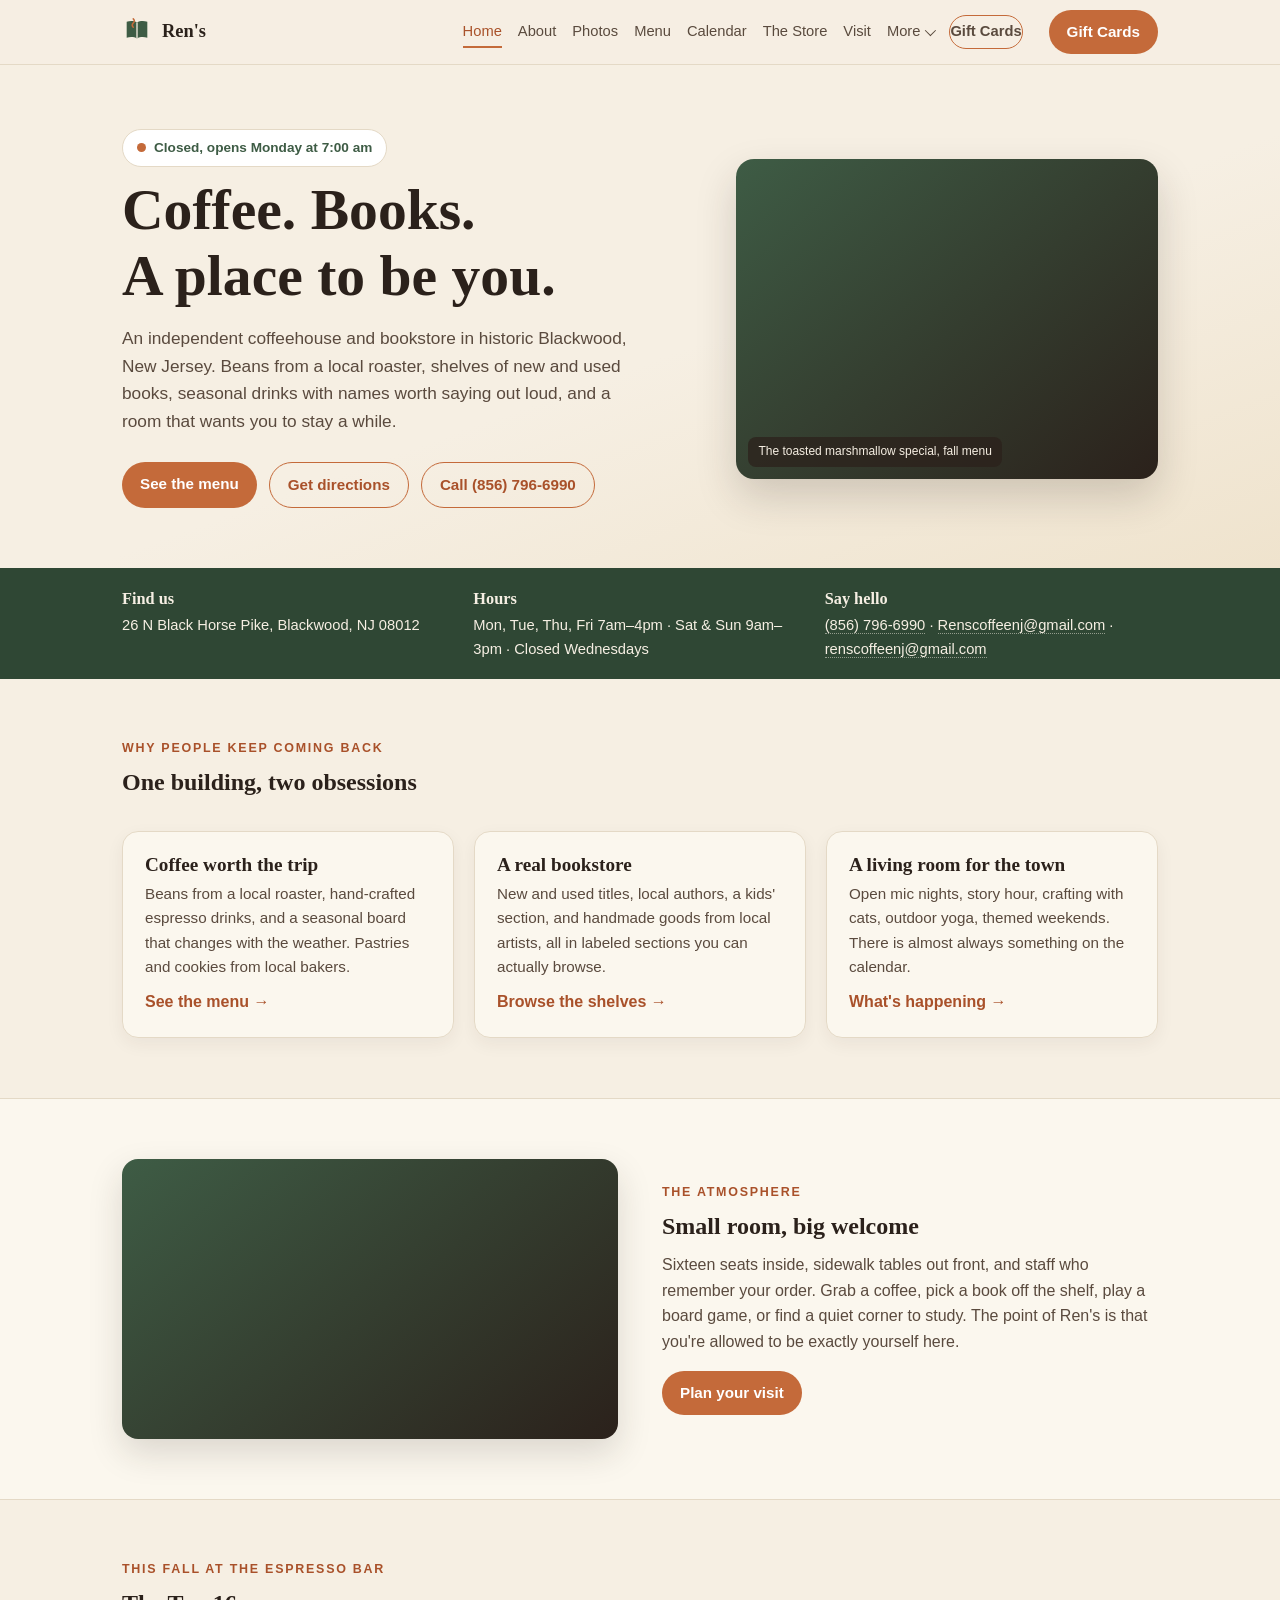
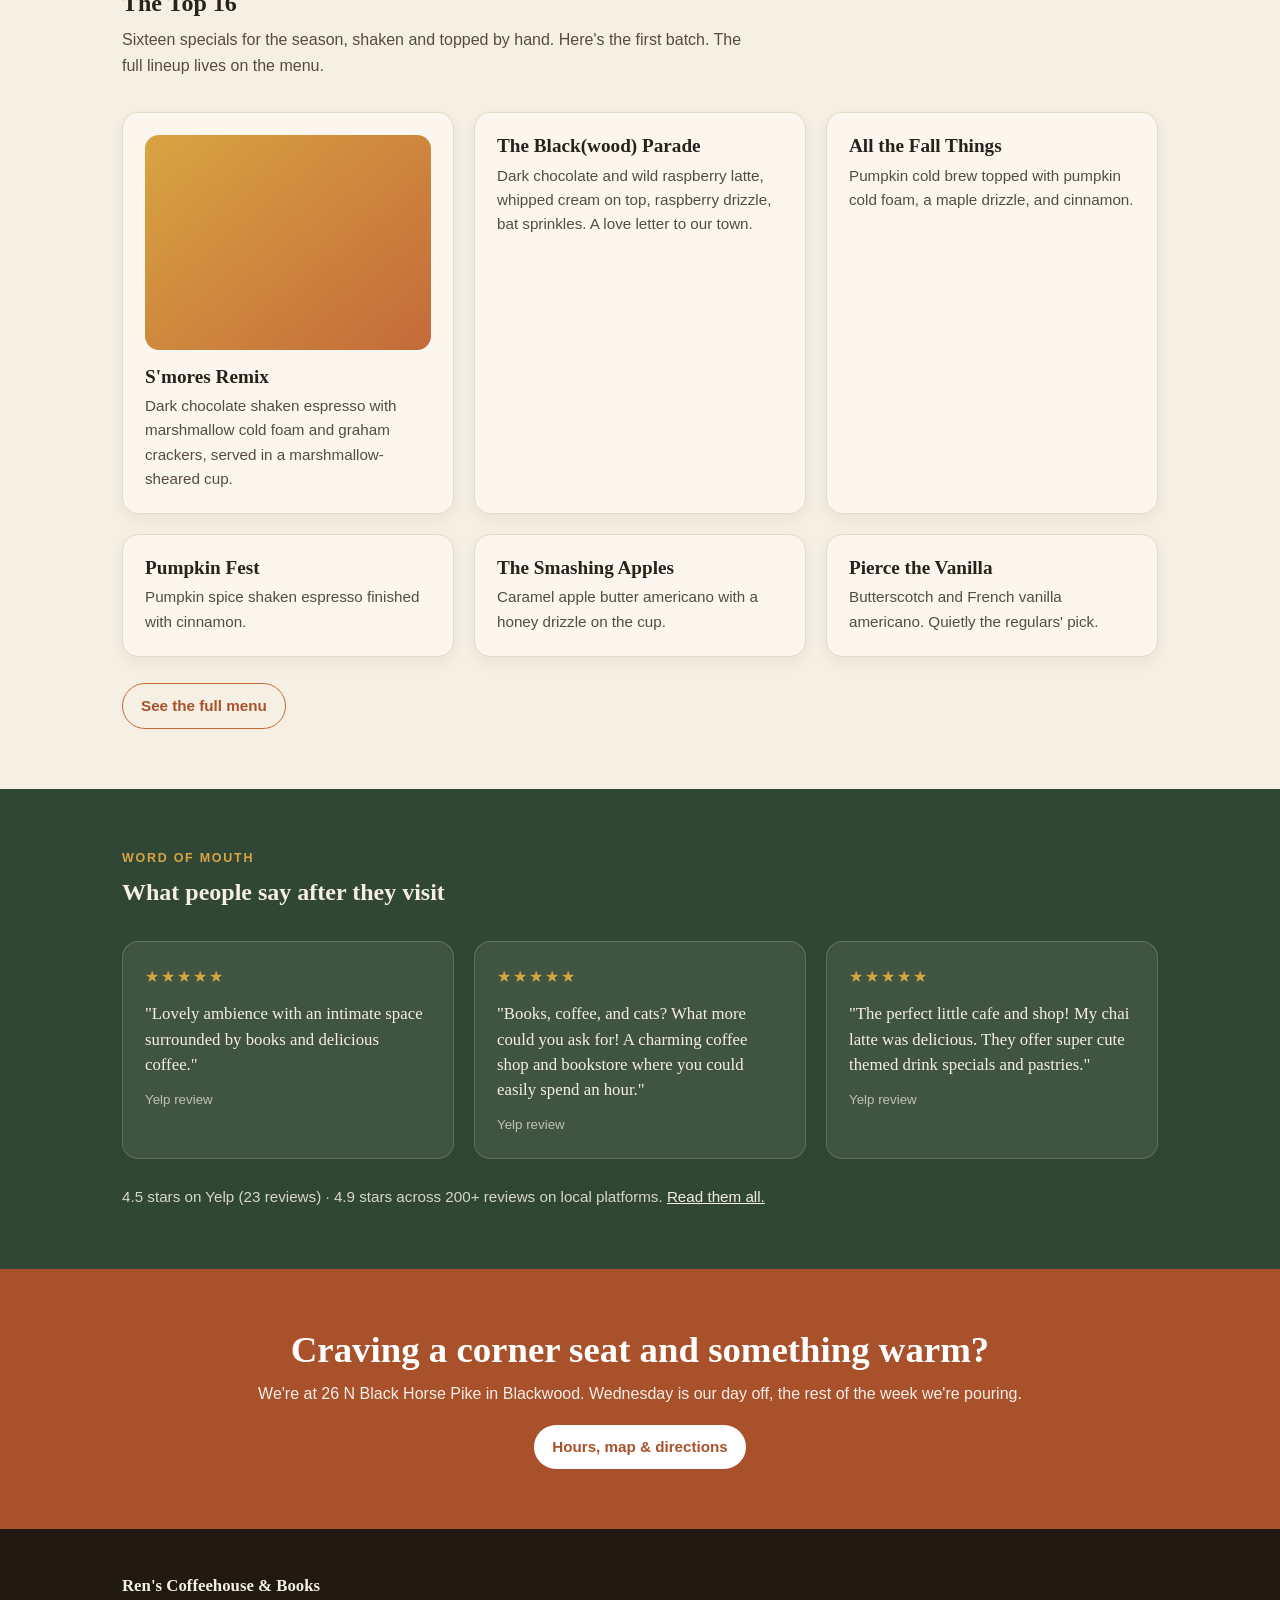
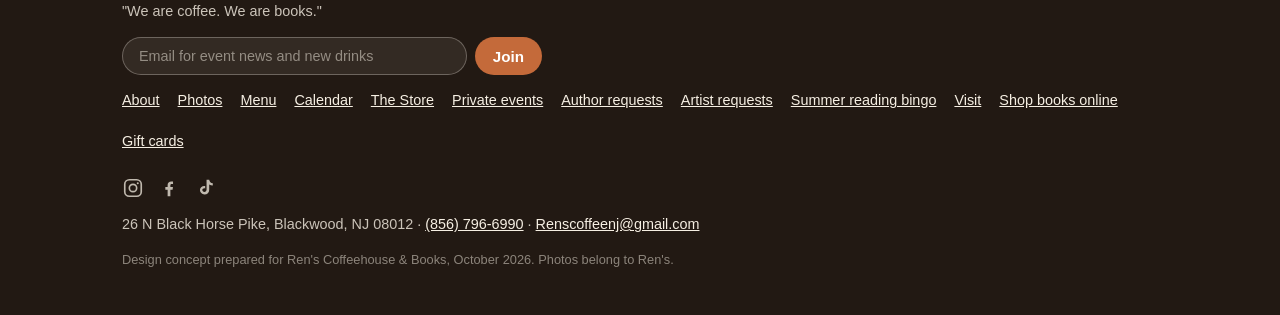
==== index.html @ 3014ae00 "Nav: one row, secondary pages under a More dropdown, gift cards as a compact outlined button" ====
<!DOCTYPE html>
<html lang="en">
<head>
<meta charset="utf-8">
<meta name="viewport" content="width=device-width, initial-scale=1">
<title>Ren's Coffeehouse &amp; Books | Coffee &amp; Books in Blackwood, NJ</title>
<meta name="description" content="Ren's Coffeehouse &amp; Books in Blackwood, NJ. Locally roasted coffee, new and used books, open mic nights, story hour, and a room that wants you to stay. Open Mon, Tue, Thu, Fri 7am-4pm, weekends 9am-3pm.">
<meta property="og:title" content="Ren's Coffeehouse &amp; Books | Coffee &amp; Books in Blackwood, NJ">
<meta property="og:description" content="Ren's Coffeehouse &amp; Books in Blackwood, NJ. Locally roasted coffee, new and used books, open mic nights, story hour, and a room that wants you to stay. Open Mon, Tue, Thu, Fri 7am-4pm, weekends 9am-3pm.">
<meta property="og:type" content="website">
<script type="application/ld+json">
{
  "@context": "https://schema.org",
  "@type": "CafeOrCoffeeShop",
  "name": "Ren's Coffeehouse & Books",
  "slogan": "We are coffee. We are books.",
  "url": "https://www.renscoffeeandbooks.com",
  "telephone": "+18567966990",
  "email": "renscoffeenj@gmail.com",
  "servesCuisine": "Coffee",
  "priceRange": "$",
  "address": {"@type": "PostalAddress","streetAddress": "26 N Black Horse Pike","addressLocality": "Blackwood","addressRegion": "NJ","postalCode": "08012","addressCountry": "US"},
  "openingHoursSpecification": [
    {"@type": "OpeningHoursSpecification", "dayOfWeek": ["Monday","Tuesday","Thursday","Friday"], "opens": "07:00", "closes": "16:00"},
    {"@type": "OpeningHoursSpecification", "dayOfWeek": ["Saturday","Sunday"], "opens": "09:00", "closes": "15:00"}
  ],
  "sameAs": ["https://www.instagram.com/renscoffeenj/","https://www.facebook.com/renscoffeehousenj","https://www.tiktok.com/@renscoffeehouseandbooks"]
}
</script>
<link rel="stylesheet" href="css/style.css">
<script src="js/main.js" defer></script>
</head>
<body>
<header>
  <div class="wrap nav">
    <a class="brand" href="index.html"><svg viewBox="0 0 32 32" fill="none" aria-hidden="true"><path d="M16 6c-3-2-7-2-11-1v17c4-1 8-1 11 1 3-2 7-2 11-1V5c-4-1-8-1-11 1z" fill="#3e5c45"/><path d="M16 6v17" stroke="#f6efe3" stroke-width="1.4"/><path d="M12 2c1.5 1.5 1.5 3 0 4.5S10.5 9.5 12 11" stroke="#c46a3a" stroke-width="1.6" stroke-linecap="round" fill="none"/></svg>
      Ren's
    </a>
<nav class="nav-links" aria-label="Main">
      <a href="index.html" aria-current="page">Home</a>
      <a href="about.html">About</a>
      <a href="photos.html">Photos</a>
      <a href="menu.html">Menu</a>
      <a href="events.html">Calendar</a>
      <a href="bookstore.html">The Store</a>
      <a href="visit.html">Visit</a>
      <div class="nav-more">
        <button class="nav-more-btn" type="button" aria-haspopup="true" aria-expanded="false">More<span class="chev" aria-hidden="true"></span></button>
        <div class="nav-drop">
          <a href="private-events.html">Private Events</a>
          <a href="author-requests.html">Author Requests</a>
          <a href="artist-requests.html">Artist Requests</a>
          <a href="reading-bingo.html">Summer Reading Bingo</a>
        </div>
      </div>
      <a class="nav-cta" href="https://squareup.com/gift/MLTY75AT0RZFC/order" target="_blank" rel="noopener">Gift Cards</a>
    </nav>
    <a class="btn" href="https://squareup.com/gift/MLTY75AT0RZFC/order" target="_blank" rel="noopener">Gift Cards</a>
    <button class="menu-btn" id="menu-btn" aria-label="Open menu" aria-expanded="false"><span></span><span></span><span></span></button>
  </div>
  <nav class="mobile-nav" id="mobile-nav" aria-label="Mobile">
    <a href="index.html">Home</a>
    <a href="about.html">About</a>
    <a href="photos.html">Photos</a>
    <a href="menu.html">Menu</a>
    <a href="events.html">Calendar</a>
    <a href="bookstore.html">The Store</a>
    <a href="visit.html">Visit</a>
    <a href="private-events.html">Private Events</a>
    <a href="author-requests.html">Author Requests</a>
    <a href="artist-requests.html">Artist Requests</a>
    <a href="reading-bingo.html">Summer Reading Bingo</a>
    <a href="https://squareup.com/gift/MLTY75AT0RZFC/order" target="_blank" rel="noopener">Gift Cards</a>
  </nav>
</header>
<main>
<section class="hero">
  <div class="wrap hero-grid">
    <div>
      <span class="chip"><span class="dot" id="open-dot"></span><span id="open-text">Checking hours&hellip;</span></span>
      <h1>Coffee. Books.<br>A place to be you.</h1>
      <p>An independent coffeehouse and bookstore in historic Blackwood, New Jersey. Beans from a local roaster, shelves of new and used books, seasonal drinks with names worth saying out loud, and a room that wants you to stay a while.</p>
      <div class="hero-cta">
        <a class="btn" href="menu.html">See the menu</a>
        <a class="btn ghost" href="https://www.google.com/maps/dir/?api=1&amp;destination=26+N+Black+Horse+Pike%2C+Blackwood%2C+NJ+08012" target="_blank" rel="noopener">Get directions</a>
        <a class="btn ghost" href="tel:+18567966990">Call (856) 796-6990</a>
      </div>
    </div>
    <div class="hero-photo">
      <img src="https://static.wixstatic.com/media/a8cb74_a339501c9ad04ab1be9c39c089c26df3~mv2.jpeg/v1/fit/w_800,h_1000,q_85,enc_avif/rens-toasted-marshmallow.jpeg" alt="A Ren's signature drink topped with whipped cream and a toasted marshmallow, surrounded by pumpkins" onerror="this.remove()">
      <span class="photo-note">The toasted marshmallow special, fall menu</span>
    </div>
  </div>
</section>

<div class="strip">
  <div class="wrap">
    <div><b>Find us</b>26 N Black Horse Pike, Blackwood, NJ 08012</div>
    <div><b>Hours</b>Mon, Tue, Thu, Fri 7am&ndash;4pm &middot; Sat &amp; Sun 9am&ndash;3pm &middot; Closed Wednesdays</div>
    <div><b>Say hello</b><a href="tel:+18567966990">(856) 796-6990</a> &middot; <a href="mailto:renscoffeenj@gmail.com">Renscoffeenj@gmail.com</a> &middot; <a href="mailto:renscoffeenj@gmail.com">renscoffeenj@gmail.com</a></div>
  </div>
</div>

<section>
  <div class="wrap">
    <p class="kicker" data-reveal>Why people keep coming back</p>
    <h2 data-reveal style="--d:60ms">One building, two obsessions</h2>
    <div class="grid-3">
      <article class="card" data-reveal style="--d:0ms"><h3>Coffee worth the trip</h3><p>Beans from a local roaster, hand-crafted espresso drinks, and a seasonal board that changes with the weather. Pastries and cookies from local bakers.</p><a class="more" href="menu.html">See the menu &rarr;</a></article>
      <article class="card" data-reveal style="--d:90ms"><h3>A real bookstore</h3><p>New and used titles, local authors, a kids' section, and handmade goods from local artists, all in labeled sections you can actually browse.</p><a class="more" href="bookstore.html">Browse the shelves &rarr;</a></article>
      <article class="card" data-reveal style="--d:180ms"><h3>A living room for the town</h3><p>Open mic nights, story hour, crafting with cats, outdoor yoga, themed weekends. There is almost always something on the calendar.</p><a class="more" href="events.html">What's happening &rarr;</a></article>
    </div>
  </div>
</section>

<section class="alt">
  <div class="wrap split">
    <div class="photo-box" data-reveal><img loading="lazy" src="https://static.wixstatic.com/media/a8cb74_86eaabf9821b4ca59f82b5798f1490a4~mv2.jpg/v1/fit/w_800,h_600,q_85,enc_avif/rens-barista.jpg" alt="A barista smiling behind the counter at Ren's, sunflowers beside her" onerror="this.remove()"></div>
    <div data-reveal style="--d:90ms">
      <p class="kicker">The atmosphere</p>
      <h2>Small room, big welcome</h2>
      <p style="margin-top:12px;color:var(--ink-soft)">Sixteen seats inside, sidewalk tables out front, and staff who remember your order. Grab a coffee, pick a book off the shelf, play a board game, or find a quiet corner to study. The point of Ren's is that you're allowed to be exactly yourself here.</p>
      <p style="margin-top:16px"><a class="btn" href="visit.html">Plan your visit</a></p>
    </div>
  </div>
</section>

<section>
  <div class="wrap">
    <p class="kicker" data-reveal>This fall at the espresso bar</p>
    <h2 data-reveal style="--d:60ms">The Top 16</h2>
    <p class="lead-2" data-reveal style="--d:120ms;margin-top:10px">Sixteen specials for the season, shaken and topped by hand. Here's the first batch. The full lineup lives on the menu.</p>
    <div class="grid-3">
      <article class="card" data-reveal style="--d:0ms"><div class="drink-photo"><img loading="lazy" src="https://static.wixstatic.com/media/a8cb74_53c258db1caf4ec689b80a9e9e07f2ac~mv2.jpg/v1/fit/w_700,h_525,q_85,enc_avif/rens-smores.jpg" alt="A whipped cream drink surrounded by pumpkins, marshmallows and graham crackers" onerror="this.remove()"></div><h3>S'mores Remix</h3><p>Dark chocolate shaken espresso with marshmallow cold foam and graham crackers, served in a marshmallow-sheared cup.</p></article>
      <article class="card" data-reveal style="--d:70ms"><h3>The Black(wood) Parade</h3><p>Dark chocolate and wild raspberry latte, whipped cream on top, raspberry drizzle, bat sprinkles. A love letter to our town.</p></article>
      <article class="card" data-reveal style="--d:140ms"><h3>All the Fall Things</h3><p>Pumpkin cold brew topped with pumpkin cold foam, a maple drizzle, and cinnamon.</p></article>
      <article class="card" data-reveal style="--d:0ms"><h3>Pumpkin Fest</h3><p>Pumpkin spice shaken espresso finished with cinnamon.</p></article>
      <article class="card" data-reveal style="--d:70ms"><h3>The Smashing Apples</h3><p>Caramel apple butter americano with a honey drizzle on the cup.</p></article>
      <article class="card" data-reveal style="--d:140ms"><h3>Pierce the Vanilla</h3><p>Butterscotch and French vanilla americano. Quietly the regulars' pick.</p></article>
    </div>
    <p style="margin-top:26px" data-reveal><a class="btn ghost" href="menu.html">See the full menu</a></p>
  </div>
</section>

<section class="reviews">
  <div class="wrap">
    <p class="kicker" data-reveal>Word of mouth</p>
    <h2 data-reveal style="--d:60ms">What people say after they visit</h2>
    <div class="grid-3">
      <div class="quote" data-reveal style="--d:0ms"><span class="stars">&#9733;&#9733;&#9733;&#9733;&#9733;</span><p>"Lovely ambience with an intimate space surrounded by books and delicious coffee."</p><small>Yelp review</small></div>
      <div class="quote" data-reveal style="--d:90ms"><span class="stars">&#9733;&#9733;&#9733;&#9733;&#9733;</span><p>"Books, coffee, and cats? What more could you ask for! A charming coffee shop and bookstore where you could easily spend an hour."</p><small>Yelp review</small></div>
      <div class="quote" data-reveal style="--d:180ms"><span class="stars">&#9733;&#9733;&#9733;&#9733;&#9733;</span><p>"The perfect little cafe and shop! My chai latte was delicious. They offer super cute themed drink specials and pastries."</p><small>Yelp review</small></div>
    </div>
    <p class="rating-line" data-reveal>4.5 stars on Yelp (23 reviews) &middot; 4.9 stars across 200+ reviews on local platforms. <a href="https://www.yelp.com/biz/ren-s-coffeehouse-and-books-blackwood-3" target="_blank" rel="noopener">Read them all.</a></p>
  </div>
</section>

<section class="cta-band">
  <div class="wrap">
    <h2 data-reveal>Craving a corner seat and something warm?</h2>
    <p data-reveal style="--d:80ms;opacity:.9">We're at 26 N Black Horse Pike in Blackwood. Wednesday is our day off, the rest of the week we're pouring.</p>
    <p style="margin-top:18px" data-reveal><a class="btn" href="visit.html">Hours, map &amp; directions</a></p>
  </div>
</section>
</main>
<footer>
  <div class="wrap">
    <div><strong style="font-family:var(--serif);font-size:1.05rem;color:#f6efe3">Ren's Coffeehouse &amp; Books</strong><br>"We are coffee. We are books."</div>
    <form class="newsletter" onsubmit="event.preventDefault();this.querySelector('input').value='';alert('Thanks! In the live site this joins the mailing list.');">
      <input type="email" placeholder="Email for event news and new drinks" aria-label="Email for mailing list">
      <button class="btn" type="submit">Join</button>
    </form>
    <div class="f-links">
      <a href="about.html">About</a><a href="photos.html">Photos</a><a href="menu.html">Menu</a><a href="events.html">Calendar</a><a href="bookstore.html">The Store</a><a href="private-events.html">Private events</a><a href="author-requests.html">Author requests</a><a href="artist-requests.html">Artist requests</a><a href="reading-bingo.html">Summer reading bingo</a><a href="visit.html">Visit</a>
      <a href="https://bookshop.org/shop/renscoffeeandbooks" target="_blank" rel="noopener">Shop books online</a>
      <a href="https://squareup.com/gift/MLTY75AT0RZFC/order" target="_blank" rel="noopener">Gift cards</a>
    </div>
    <div class="socials" aria-label="Ren's on social media">
      <a href="https://www.instagram.com/renscoffeenj/" target="_blank" rel="noopener" aria-label="Ren's on Instagram"><svg viewBox="0 0 24 24" fill="none" stroke="currentColor" stroke-width="1.8" aria-hidden="true"><rect x="3" y="3" width="18" height="18" rx="5"/><circle cx="12" cy="12" r="4"/><circle cx="17.2" cy="6.8" r="1.1" fill="currentColor" stroke="none"/></svg></a>
      <a href="https://www.facebook.com/renscoffeehousenj" target="_blank" rel="noopener" aria-label="Ren's on Facebook"><svg viewBox="0 0 24 24" fill="currentColor" aria-hidden="true"><path d="M13.5 21v-7h2.4l.4-3h-2.8V9.1c0-.9.3-1.5 1.6-1.5h1.3V4.9c-.2 0-1-.1-1.9-.1-2.4 0-4 1.4-4 4V11H8v3h2.5v7h3z"/></svg></a>
      <a href="https://www.tiktok.com/@renscoffeehouseandbooks" target="_blank" rel="noopener" aria-label="Ren's on TikTok"><svg viewBox="0 0 24 24" fill="currentColor" aria-hidden="true"><path d="M16.6 3c.3 2.1 1.7 3.6 3.9 3.8v2.6c-1.5 0-2.8-.4-3.9-1.2v5.6c0 3.2-2.2 5.2-5.2 5.2-2.8 0-4.9-2-4.9-4.7 0-2.6 2-4.6 4.8-4.6.3 0 .6 0 .9.1v2.7c-.3-.1-.6-.2-.9-.2-1.3 0-2.2.9-2.2 2s.9 2 2.2 2c1.4 0 2.4-1 2.4-2.6V3h2.9z"/></svg></a>
    </div>
    <div>26 N Black Horse Pike, Blackwood, NJ 08012 &middot; <a href="tel:+18567966990">(856) 796-6990</a> &middot; <a href="mailto:renscoffeenj@gmail.com">Renscoffeenj@gmail.com</a></div>
    <div style="font-size:.8rem;color:rgba(246,239,227,.5)">Design concept prepared for Ren's Coffeehouse &amp; Books, October 2026. Photos belong to Ren's.</div>
  </div>
</footer>
</body>
</html>
---- css/style.css ----
:root{
  --paper:#f6efe3; --cream:#fbf7ee; --ink:#2b211b; --ink-soft:#5a4a3e;
  --moss:#3e5c45; --moss-deep:#2f4734; --terra:#c46a3a; --terra-deep:#a9512a;
  --gold:#d9a441; --line:#e4d9c6;
  --serif: Georgia, "Iowan Old Style", "Times New Roman", serif;
  --sans: "Segoe UI", -apple-system, BlinkMacSystemFont, Roboto, Helvetica, Arial, sans-serif;
}
*{margin:0;padding:0;box-sizing:border-box}
html{scroll-behavior:smooth}
body{
  font-family:var(--sans);color:var(--ink);background:var(--paper);line-height:1.6;
  -webkit-font-smoothing:antialiased;
  animation:pageIn .5s ease both;
  transform-origin:left center;
}
@keyframes pageIn{
  from{opacity:0;transform:perspective(1400px) rotateY(2.5deg) translateX(18px)}
  to{opacity:1;transform:none}
}
body.page-leave{animation:pageOut .26s ease both;pointer-events:none}
@keyframes pageOut{
  from{opacity:1;transform:none}
  to{opacity:0;transform:perspective(1400px) rotateY(-3.5deg) translateX(-22px)}
}
img{max-width:100%;display:block}
a{color:var(--terra-deep)}
h1,h2,h3{font-family:var(--serif);line-height:1.15}
.wrap{max-width:1080px;margin:0 auto;padding:0 22px}
section{padding:60px 0}
.kicker{font-size:.78rem;letter-spacing:.14em;text-transform:uppercase;font-weight:700;color:var(--terra-deep);margin-bottom:10px}
.lead-2{color:var(--ink-soft);max-width:640px}

/* page head banner */
.page-head{padding:56px 0 8px;background:linear-gradient(160deg,#f6efe3 60%,#efe3cd)}
.page-head h1{font-size:clamp(2rem,4.4vw,3rem);margin:8px 0 12px}

/* header */
header{position:sticky;top:0;z-index:50;background:rgba(246,239,227,.94);backdrop-filter:blur(8px);border-bottom:1px solid var(--line)}
.nav{display:flex;align-items:center;gap:26px;height:64px}
.brand{display:flex;align-items:center;gap:10px;font-family:var(--serif);font-weight:700;font-size:1.15rem;color:var(--ink);text-decoration:none}
.brand svg{width:30px;height:30px;flex:none}
.nav-links{display:flex;gap:16px;margin-left:auto;font-size:.92rem;align-items:center;flex-wrap:nowrap}
.nav-links a{color:var(--ink-soft);text-decoration:none;position:relative;padding:4px 0}
.nav-links a::after{content:"";position:absolute;left:0;bottom:0;height:2px;width:0;background:var(--terra);transition:width .25s ease}
.nav-links a:hover::after,.nav-links a.active::after{width:100%}
.nav-links a.active{color:var(--terra-deep)}
.btn{display:inline-block;background:var(--terra);color:#fff;text-decoration:none;font-weight:600;font-size:.95rem;padding:10px 18px;border-radius:999px;border:0;cursor:pointer;transition:transform .18s ease,background .18s ease,box-shadow .18s ease}
.btn:hover{background:var(--terra-deep);transform:translateY(-2px);box-shadow:0 8px 18px rgba(169,81,42,.28)}
.btn.ghost{background:transparent;color:var(--terra-deep);border:1.5px solid var(--terra)}
.btn.ghost:hover{background:rgba(196,106,58,.1)}
.menu-btn{display:none;margin-left:auto;background:none;border:1.5px solid var(--line);border-radius:10px;padding:8px 10px;cursor:pointer}
.menu-btn span{display:block;width:20px;height:2px;background:var(--ink);margin:4px 0;transition:transform .2s}
/* nav dropdown + compact gift card button */
.nav-more{position:relative}
.nav-more::after{content:"";position:absolute;left:0;right:0;top:100%;height:12px}
.nav-more-btn{display:inline-flex;align-items:center;gap:5px;background:none;border:0;font:inherit;color:var(--ink-soft);cursor:pointer;padding:4px 0;position:relative}
.nav-more-btn::after{content:"";position:absolute;left:0;bottom:0;height:2px;width:0;background:var(--terra);transition:width .25s ease}
.nav-more:hover .nav-more-btn::after,.nav-more.active .nav-more-btn::after{width:100%}
.nav-more-btn .chev{width:8px;height:8px;border-right:1.6px solid currentColor;border-bottom:1.6px solid currentColor;transform:rotate(45deg) translateY(-2px);transition:transform .2s ease}
.nav-more.open .chev{transform:rotate(-135deg) translateY(-1px)}
.nav-drop{position:absolute;top:calc(100% + 8px);right:-8px;min-width:212px;background:var(--paper);border:1px solid var(--line);border-radius:14px;box-shadow:0 14px 34px rgba(43,29,20,.16);padding:8px 0;opacity:0;visibility:hidden;transform:translateY(-6px);transition:opacity .18s ease,transform .18s ease,visibility .18s;z-index:70}
.nav-more:hover .nav-drop,.nav-more.open .nav-drop,.nav-more:focus-within .nav-drop{opacity:1;visibility:visible;transform:none}
.nav-drop a{display:block;padding:9px 16px;color:var(--ink-soft);text-decoration:none;white-space:nowrap;border-radius:8px;margin:0 6px;width:auto}
.nav-drop a:hover{background:var(--cream);color:var(--terra-deep)}
.nav-drop a.active{color:var(--terra-deep)}
.nav-cta{border:1.5px solid var(--terra);color:var(--terra-deep);border-radius:999px;padding:7px 15px;font-weight:600;text-decoration:none;white-space:nowrap;transition:background .2s ease,color .2s ease}
.nav-cta:hover{background:var(--terra);color:#fff}

.mobile-nav{display:none;flex-direction:column;gap:4px;padding:8px 22px 16px;border-top:1px solid var(--line);background:var(--paper)}
.mobile-nav a{padding:9px 4px;color:var(--ink-soft);text-decoration:none;border-bottom:1px dashed var(--line)}
.mobile-nav.open{display:flex}
@media(max-width:860px){
  .nav-links{display:none}
  .menu-btn{display:block}
  .nav{gap:12px}
}

/* reveal on scroll */
html.js [data-reveal]{opacity:0;transform:translateY(20px);transition:opacity .6s ease,transform .6s ease;transition-delay:var(--d,0ms)}
html.js [data-reveal].revealed{opacity:1;transform:none}

/* hero */
.hero{background:linear-gradient(160deg,#f6efe3 55%,#efe3cd);padding:64px 0 60px}
.hero-grid{display:grid;grid-template-columns:1.15fr .85fr;gap:44px;align-items:center}
.hero h1{font-size:clamp(2.3rem,5.2vw,3.6rem);margin:10px 0 16px}
.hero p{color:var(--ink-soft);font-size:1.08rem;max-width:520px}
.hero-cta{display:flex;flex-wrap:wrap;gap:12px;margin-top:26px}
.chip{display:inline-flex;align-items:center;gap:8px;background:#fff;border:1px solid var(--line);border-radius:999px;padding:7px 14px;font-size:.85rem;font-weight:600;color:var(--moss)}
.dot{width:9px;height:9px;border-radius:50%;background:var(--moss);animation:pulse 2.2s ease infinite}
.dot.closed{background:var(--terra);animation:none}
@keyframes pulse{0%,100%{box-shadow:0 0 0 0 rgba(62,92,69,.35)}50%{box-shadow:0 0 0 6px rgba(62,92,69,0)}}
.hero-photo{position:relative;border-radius:18px;overflow:hidden;box-shadow:0 18px 40px rgba(43,33,27,.18);background:linear-gradient(140deg,#3e5c45,#2b211b);min-height:320px}
.hero-photo img{width:100%;height:100%;object-fit:cover;position:absolute;inset:0}
.photo-note{position:absolute;bottom:12px;left:12px;background:rgba(43,33,27,.72);color:#f6efe3;font-size:.75rem;padding:5px 10px;border-radius:8px}
@media(max-width:860px){.hero-grid{grid-template-columns:1fr}.hero-photo{min-height:260px}}

/* info strip */
.strip{background:var(--moss-deep);color:#f6efe3}
.strip .wrap{display:grid;grid-template-columns:repeat(3,1fr);gap:18px;padding-top:18px;padding-bottom:18px;font-size:.92rem}
.strip a{color:#f6efe3;text-decoration:none;border-bottom:1px dotted rgba(246,239,227,.5)}
.strip b{display:block;font-family:var(--serif);font-size:1.02rem;margin-bottom:2px}
@media(max-width:760px){.strip .wrap{grid-template-columns:1fr;gap:10px}}

/* cards */
.grid-3{display:grid;grid-template-columns:repeat(3,1fr);gap:20px;margin-top:34px}
.card{background:var(--cream);border:1px solid var(--line);border-radius:16px;padding:22px;box-shadow:0 6px 18px rgba(43,33,27,.06);transition:transform .25s ease,box-shadow .25s ease}
.card:hover{transform:translateY(-6px);box-shadow:0 16px 32px rgba(43,33,27,.12)}
.card h3{font-size:1.2rem;margin-bottom:6px}
.card p{color:var(--ink-soft);font-size:.95rem}
.card a.more{display:inline-block;margin-top:10px;font-weight:600;text-decoration:none}
.card a.more:hover{text-decoration:underline}
.drink-photo{border-radius:14px;overflow:hidden;margin-bottom:16px;aspect-ratio:4/3;background:linear-gradient(140deg,#d9a441,#c46a3a);position:relative}
.drink-photo img{position:absolute;inset:0;width:100%;height:100%;object-fit:cover;transition:transform .5s ease}
.card:hover .drink-photo img{transform:scale(1.06)}
@media(max-width:860px){.grid-3{grid-template-columns:1fr 1fr}}
@media(max-width:560px){.grid-3{grid-template-columns:1fr}}

/* split */
.split{display:grid;grid-template-columns:1fr 1fr;gap:44px;align-items:center}
.split .photo-box{border-radius:16px;overflow:hidden;box-shadow:0 14px 34px rgba(43,33,27,.15);background:linear-gradient(140deg,#3e5c45,#2b211b);position:relative;min-height:280px}
.split .photo-box img{position:absolute;inset:0;width:100%;height:100%;object-fit:cover}
@media(max-width:860px){.split{grid-template-columns:1fr}}

/* menu */
.menu-wrap{display:grid;grid-template-columns:1.25fr .75fr;gap:40px;margin-top:34px;align-items:start}
table.menu{width:100%;border-collapse:collapse;background:var(--cream);border-radius:16px;overflow:hidden;box-shadow:0 6px 18px rgba(43,33,27,.06)}
table.menu caption{text-align:left;font-family:var(--serif);font-size:1.25rem;padding:0 0 12px;font-weight:700}
table.menu th,table.menu td{padding:11px 16px;border-bottom:1px solid var(--line);font-size:.95rem;text-align:left}
table.menu th{background:var(--moss-deep);color:#f6efe3;font-size:.8rem;letter-spacing:.08em;text-transform:uppercase}
table.menu td:last-child,table.menu th:last-child{text-align:right;font-variant-numeric:tabular-nums}
table.menu tr:last-child td{border-bottom:0}
.menu-side .card{margin-bottom:16px}
@media(max-width:860px){.menu-wrap{grid-template-columns:1fr}}

/* bookstore */
.alt{background:var(--cream);border-top:1px solid var(--line);border-bottom:1px solid var(--line)}
.shelf{display:flex;gap:6px;align-items:flex-end;height:210px;background:linear-gradient(#8a6a4b,#6e5238);border-radius:14px 14px 6px 6px;padding:16px 14px 0;box-shadow:inset 0 -8px 0 rgba(0,0,0,.18)}
.spine{width:26px;border-radius:3px 3px 0 0;position:relative;transition:transform .25s ease}
.shelf:hover .spine{transform:translateY(-3px)}
.shelf .spine:hover{transform:translateY(-8px) rotate(-2deg)}
.spine span{position:absolute;inset:0;display:flex;align-items:center;justify-content:center;writing-mode:vertical-rl;font-size:.6rem;letter-spacing:.06em;color:rgba(255,255,255,.85);font-weight:600;text-transform:uppercase}
.tag{display:inline-block;background:rgba(62,92,69,.12);color:var(--moss-deep);font-size:.78rem;font-weight:700;padding:4px 10px;border-radius:999px;margin:0 6px 8px 0}

/* events */
.ev-list{display:grid;gap:14px;margin-top:34px}
.ev{display:flex;gap:18px;align-items:flex-start;background:var(--cream);border:1px solid var(--line);border-radius:14px;padding:18px 20px;transition:transform .22s ease,box-shadow .22s ease,border-color .22s ease}
.ev:hover{transform:translateX(6px);border-color:var(--terra);box-shadow:0 10px 24px rgba(43,33,27,.1)}
.ev-icon{flex:none;width:46px;height:46px;border-radius:12px;display:flex;align-items:center;justify-content:center;background:rgba(196,106,58,.12);font-family:var(--serif);font-size:1.25rem;color:var(--terra-deep)}
.ev h3{font-size:1.08rem}
.ev p{color:var(--ink-soft);font-size:.93rem}

/* reviews */
.reviews{background:var(--moss-deep);color:#f6efe3}
.reviews .kicker{color:var(--gold)}
.quote{background:rgba(246,239,227,.08);border:1px solid rgba(246,239,227,.18);border-radius:16px;padding:22px;display:flex;flex-direction:column;gap:12px;transition:transform .25s ease,background .25s ease}
.quote:hover{transform:translateY(-5px);background:rgba(246,239,227,.12)}
.quote p{font-family:var(--serif);font-size:1.05rem;line-height:1.5}
.quote small{color:rgba(246,239,227,.7)}
.stars{color:var(--gold);letter-spacing:2px}
.rating-line{margin-top:26px;color:rgba(246,239,227,.85);font-size:.95rem}
.reviews a{color:#f6efe3}

/* visit */
.visit-grid{display:grid;grid-template-columns:1fr 1fr;gap:40px;margin-top:34px}
table.hours{width:100%;border-collapse:collapse;background:var(--cream);border-radius:14px;overflow:hidden;box-shadow:0 6px 18px rgba(43,33,27,.06)}
table.hours th,table.hours td{padding:9px 16px;border-bottom:1px solid var(--line);font-size:.95rem;text-align:left}
table.hours tr:last-child td{border-bottom:0}
table.hours tr.today{background:rgba(217,164,65,.18);font-weight:700;animation:todayGlow 2s ease infinite}
@keyframes todayGlow{0%,100%{background:rgba(217,164,65,.14)}50%{background:rgba(217,164,65,.26)}}
.map-box{border-radius:16px;overflow:hidden;border:1px solid var(--line);min-height:300px;background:linear-gradient(140deg,#3e5c45,#2b211b)}
.map-box iframe{width:100%;height:100%;min-height:300px;border:0;display:block}
.contact-rows{margin-top:18px;display:grid;gap:8px;font-size:.98rem}
.social-row{display:flex;gap:10px;margin-top:16px;flex-wrap:wrap}
.pill{display:inline-block;border:1px solid var(--line);border-radius:999px;padding:6px 14px;font-size:.85rem;text-decoration:none;color:var(--ink-soft);background:#fff;transition:border-color .2s,color .2s,transform .2s}
.pill:hover{border-color:var(--terra);color:var(--terra-deep);transform:translateY(-2px)}
@media(max-width:860px){.visit-grid{grid-template-columns:1fr}}

/* cta band */
.cta-band{background:var(--terra-deep);color:#fff;text-align:center}
.cta-band h2{font-size:clamp(1.6rem,3.4vw,2.3rem);margin-bottom:10px}
.cta-band .btn{background:#fff;color:var(--terra-deep)}
.cta-band .btn:hover{background:var(--cream)}

footer{background:#221913;color:rgba(246,239,227,.8);padding:44px 0;font-size:.9rem}
footer .wrap{display:grid;gap:14px}
footer a{color:#f6efe3}
.f-links{display:flex;gap:18px;flex-wrap:wrap}
.newsletter{display:flex;gap:8px;max-width:420px}
.newsletter input{flex:1;border:1px solid rgba(246,239,227,.3);background:rgba(246,239,227,.08);border-radius:999px;padding:10px 16px;color:#f6efe3;font-size:.9rem}
.newsletter input::placeholder{color:rgba(246,239,227,.5)}

@media (prefers-reduced-motion: reduce){
  *,*::before,*::after{animation:none!important;transition:none!important}
  html.js [data-reveal]{opacity:1;transform:none}
}
/* Social icons */
.socials{display:flex;gap:14px;align-items:center;margin-top:10px}
.socials a{color:rgba(246,239,227,.75);display:inline-flex;transition:color .25s,transform .25s}
.socials a:hover{color:#f6efe3;transform:translateY(-2px)}
.socials svg{width:22px;height:22px}
@media (prefers-reduced-motion: reduce){.socials a{transition:none}}
/* Two-column card grid for the full fall 16 */
.grid-2{display:grid;grid-template-columns:repeat(2,1fr);gap:18px}
@media (max-width:700px){.grid-2{grid-template-columns:1fr}}

/* consistent table columns across menu boards */
table.menu th:first-child,table.menu td:first-child{width:50%}

/* New pages: prose, gallery */
.prose{max-width:680px}
.prose p{font-size:1.03rem;line-height:1.7;margin:0 0 16px;color:#2b211b}
.gallery{display:grid;grid-template-columns:repeat(3,1fr);gap:16px;margin-top:8px}
.gallery figure{margin:0;border-radius:16px;overflow:hidden;background:var(--cream);box-shadow:0 6px 18px rgba(43,33,27,.06);transition:transform .3s ease,box-shadow .3s ease}
.gallery figure:hover{transform:translateY(-4px);box-shadow:0 12px 26px rgba(43,33,27,.1)}
.gallery img{width:100%;height:220px;object-fit:cover;display:block}
.gallery figcaption{padding:10px 14px;font-size:.85rem}
@media (max-width:860px){.gallery{grid-template-columns:repeat(2,1fr)}}
@media (max-width:560px){.gallery{grid-template-columns:1fr}}
@media (prefers-reduced-motion: reduce){.gallery figure{transition:none}}
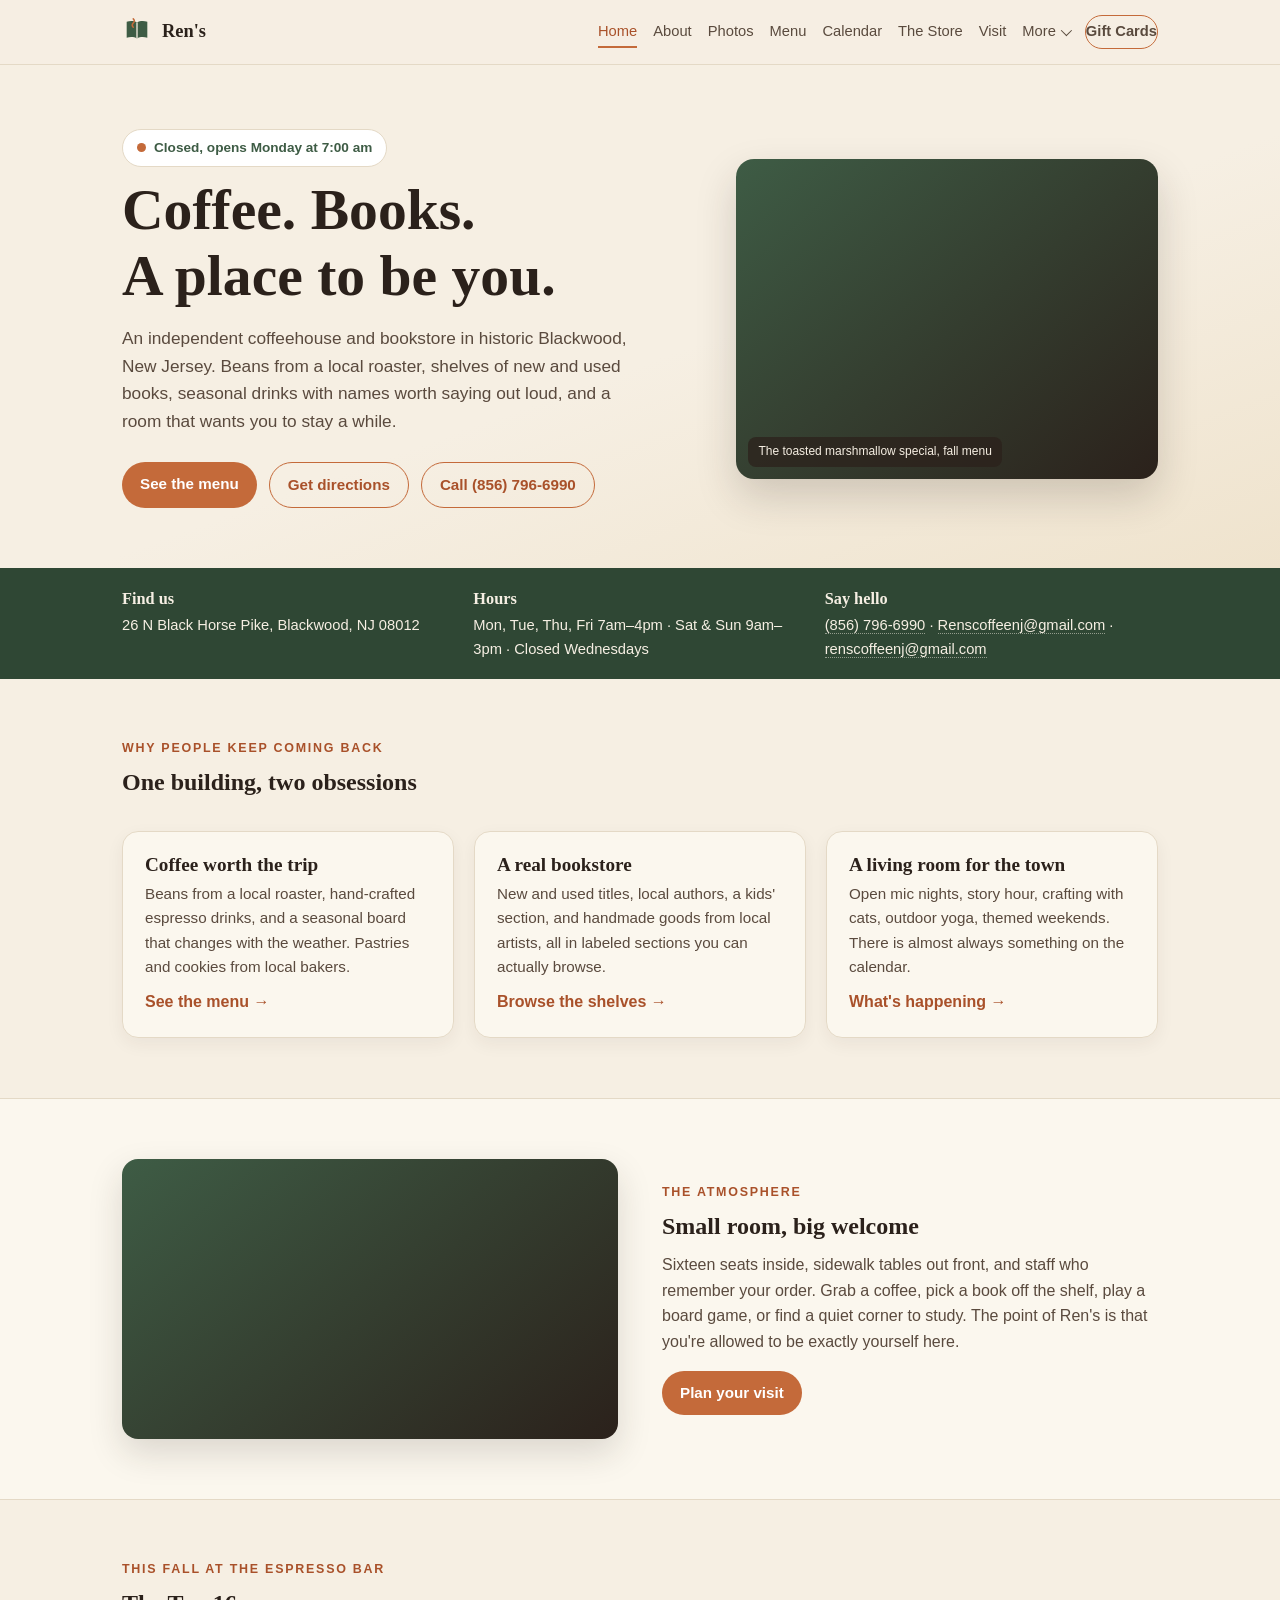
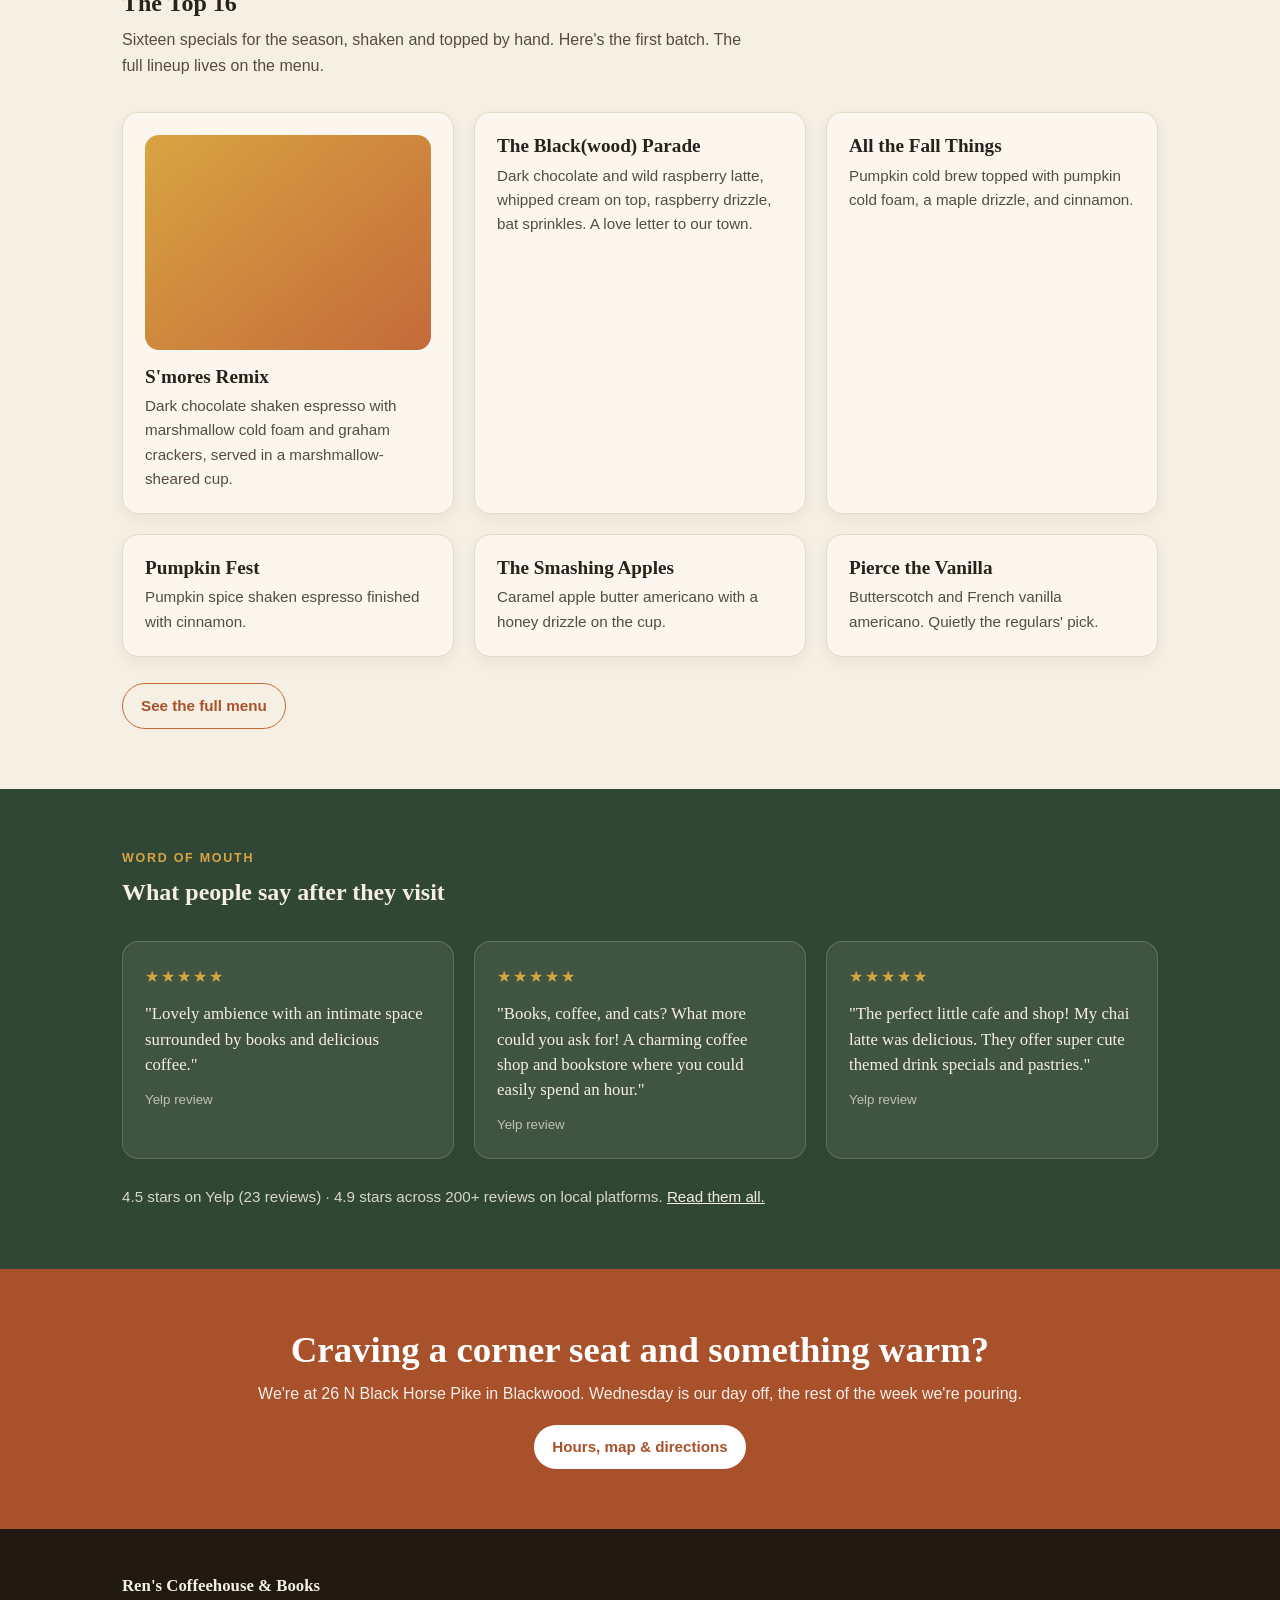
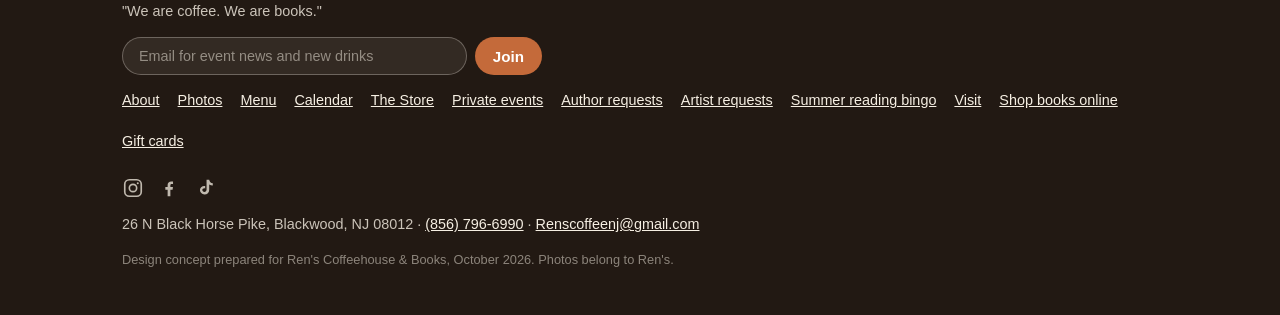
==== commit 9c95b7f4: "Header: drop the old oversized gift card link; nav-cta is the one gift button" ====
--- a/index.html
+++ b/index.html
@@ -55,7 +55,6 @@
       </div>
       <a class="nav-cta" href="https://squareup.com/gift/MLTY75AT0RZFC/order" target="_blank" rel="noopener">Gift Cards</a>
     </nav>
-    <a class="btn" href="https://squareup.com/gift/MLTY75AT0RZFC/order" target="_blank" rel="noopener">Gift Cards</a>
     <button class="menu-btn" id="menu-btn" aria-label="Open menu" aria-expanded="false"><span></span><span></span><span></span></button>
   </div>
   <nav class="mobile-nav" id="mobile-nav" aria-label="Mobile">
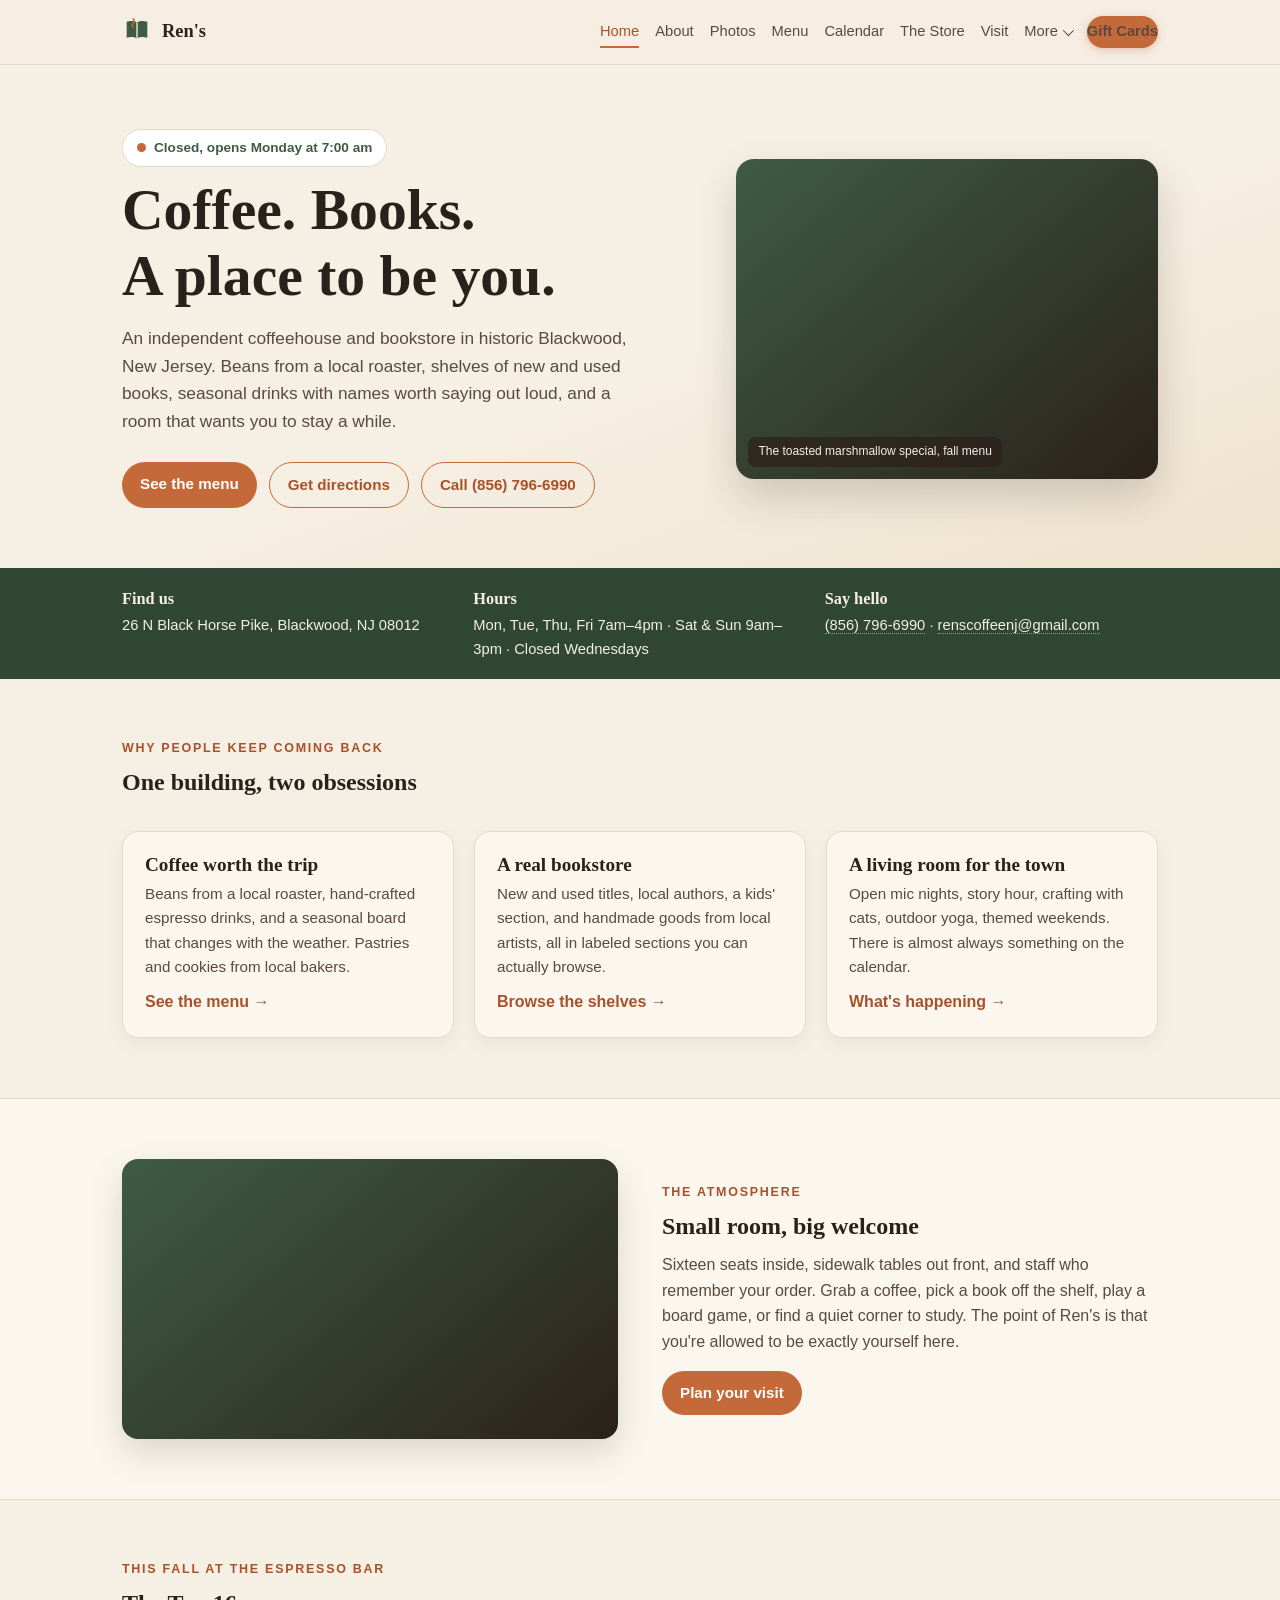
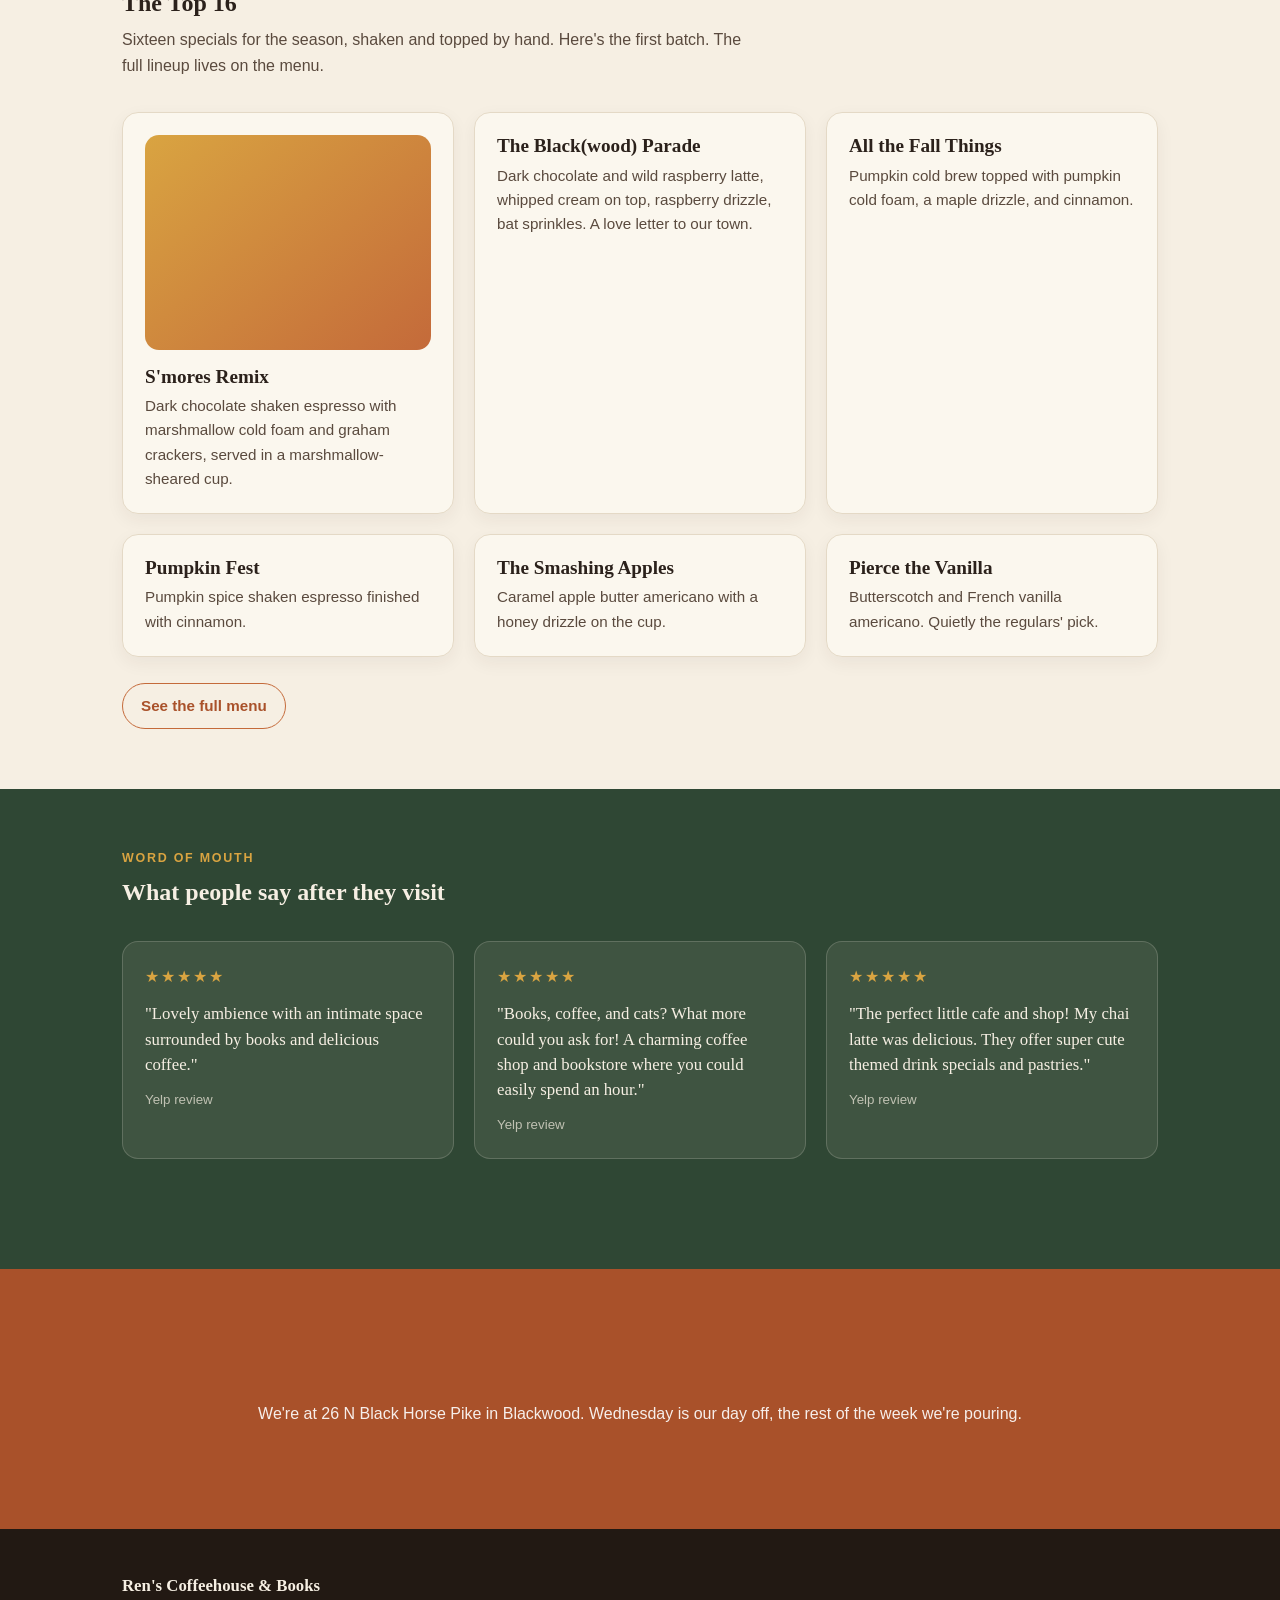
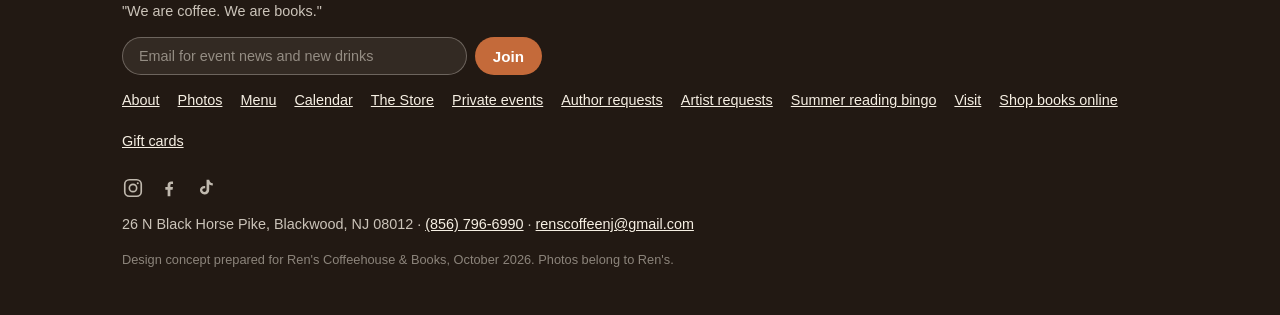
==== commit c3d3838e: "Polish pass: solid gift pill, footer say-hello fix, inline newsletter confirmation, selection/focus/" ====
--- a/index.html
+++ b/index.html
@@ -96,7 +96,7 @@
   <div class="wrap">
     <div><b>Find us</b>26 N Black Horse Pike, Blackwood, NJ 08012</div>
     <div><b>Hours</b>Mon, Tue, Thu, Fri 7am&ndash;4pm &middot; Sat &amp; Sun 9am&ndash;3pm &middot; Closed Wednesdays</div>
-    <div><b>Say hello</b><a href="tel:+18567966990">(856) 796-6990</a> &middot; <a href="mailto:renscoffeenj@gmail.com">Renscoffeenj@gmail.com</a> &middot; <a href="mailto:renscoffeenj@gmail.com">renscoffeenj@gmail.com</a></div>
+    <div><b>Say hello</b><a href="tel:+18567966990">(856) 796-6990</a> &middot; <a href="mailto:renscoffeenj@gmail.com">renscoffeenj@gmail.com</a></div>
   </div>
 </div>
 
@@ -150,7 +150,7 @@
       <div class="quote" data-reveal style="--d:90ms"><span class="stars">&#9733;&#9733;&#9733;&#9733;&#9733;</span><p>"Books, coffee, and cats? What more could you ask for! A charming coffee shop and bookstore where you could easily spend an hour."</p><small>Yelp review</small></div>
       <div class="quote" data-reveal style="--d:180ms"><span class="stars">&#9733;&#9733;&#9733;&#9733;&#9733;</span><p>"The perfect little cafe and shop! My chai latte was delicious. They offer super cute themed drink specials and pastries."</p><small>Yelp review</small></div>
     </div>
-    <p class="rating-line" data-reveal>4.5 stars on Yelp (23 reviews) &middot; 4.9 stars across 200+ reviews on local platforms. <a href="https://www.yelp.com/biz/ren-s-coffeehouse-and-books-blackwood-3" target="_blank" rel="noopener">Read them all.</a></p>
+    <p class="rating-line" data-reveal>4.5 stars on Yelp (23 reviews) &middot; 4.9 stars across 200+ reviews on local platforms. <a href="https://www.yelp.com/biz/ren-s-coffeehouse-and-books-blackwood-3" target="_blank" rel="noopener">Read them all &rarr;</a></p>
   </div>
 </section>
 
@@ -165,7 +165,7 @@
 <footer>
   <div class="wrap">
     <div><strong style="font-family:var(--serif);font-size:1.05rem;color:#f6efe3">Ren's Coffeehouse &amp; Books</strong><br>"We are coffee. We are books."</div>
-    <form class="newsletter" onsubmit="event.preventDefault();this.querySelector('input').value='';alert('Thanks! In the live site this joins the mailing list.');">
+    <form class="newsletter" onsubmit="event.preventDefault();this.classList.add('sent');this.querySelector('input').value='';">
       <input type="email" placeholder="Email for event news and new drinks" aria-label="Email for mailing list">
       <button class="btn" type="submit">Join</button>
     </form>
@@ -179,7 +179,7 @@
       <a href="https://www.facebook.com/renscoffeehousenj" target="_blank" rel="noopener" aria-label="Ren's on Facebook"><svg viewBox="0 0 24 24" fill="currentColor" aria-hidden="true"><path d="M13.5 21v-7h2.4l.4-3h-2.8V9.1c0-.9.3-1.5 1.6-1.5h1.3V4.9c-.2 0-1-.1-1.9-.1-2.4 0-4 1.4-4 4V11H8v3h2.5v7h3z"/></svg></a>
       <a href="https://www.tiktok.com/@renscoffeehouseandbooks" target="_blank" rel="noopener" aria-label="Ren's on TikTok"><svg viewBox="0 0 24 24" fill="currentColor" aria-hidden="true"><path d="M16.6 3c.3 2.1 1.7 3.6 3.9 3.8v2.6c-1.5 0-2.8-.4-3.9-1.2v5.6c0 3.2-2.2 5.2-5.2 5.2-2.8 0-4.9-2-4.9-4.7 0-2.6 2-4.6 4.8-4.6.3 0 .6 0 .9.1v2.7c-.3-.1-.6-.2-.9-.2-1.3 0-2.2.9-2.2 2s.9 2 2.2 2c1.4 0 2.4-1 2.4-2.6V3h2.9z"/></svg></a>
     </div>
-    <div>26 N Black Horse Pike, Blackwood, NJ 08012 &middot; <a href="tel:+18567966990">(856) 796-6990</a> &middot; <a href="mailto:renscoffeenj@gmail.com">Renscoffeenj@gmail.com</a></div>
+    <div>26 N Black Horse Pike, Blackwood, NJ 08012 &middot; <a href="tel:+18567966990">(856) 796-6990</a> &middot; <a href="mailto:renscoffeenj@gmail.com">renscoffeenj@gmail.com</a></div>
     <div style="font-size:.8rem;color:rgba(246,239,227,.5)">Design concept prepared for Ren's Coffeehouse &amp; Books, October 2026. Photos belong to Ren's.</div>
   </div>
 </footer>
--- a/css/style.css
+++ b/css/style.css
@@ -63,7 +63,8 @@
 .nav-drop a{display:block;padding:9px 16px;color:var(--ink-soft);text-decoration:none;white-space:nowrap;border-radius:8px;margin:0 6px;width:auto}
 .nav-drop a:hover{background:var(--cream);color:var(--terra-deep)}
 .nav-drop a.active{color:var(--terra-deep)}
-.nav-cta{border:1.5px solid var(--terra);color:var(--terra-deep);border-radius:999px;padding:7px 15px;font-weight:600;text-decoration:none;white-space:nowrap;transition:background .2s ease,color .2s ease}
+.nav-cta{background:var(--terra);color:#fff;border-radius:999px;padding:9px 18px;font-weight:600;text-decoration:none;white-space:nowrap;box-shadow:0 2px 10px rgba(190,84,55,.32);transition:background .2s ease,transform .18s ease,box-shadow .18s ease}
+.nav-cta:hover{background:var(--terra-deep);transform:translateY(-1px);box-shadow:0 5px 16px rgba(190,84,55,.42)}
 .nav-cta:hover{background:var(--terra);color:#fff}
 
 .mobile-nav{display:none;flex-direction:column;gap:4px;padding:8px 22px 16px;border-top:1px solid var(--line);background:var(--paper)}
@@ -217,3 +218,21 @@
 @media (max-width:860px){.gallery{grid-template-columns:repeat(2,1fr)}}
 @media (max-width:560px){.gallery{grid-template-columns:1fr}}
 @media (prefers-reduced-motion: reduce){.gallery figure{transition:none}}
+
+/* october flyer card */
+.flyer-events{list-style:none;margin:10px 0 0;padding:0}
+.flyer-events li{padding:7px 0;border-bottom:1px dashed var(--line);font-size:.95rem;color:var(--ink)}
+.flyer-events li:last-child{border-bottom:0}
+
+/* polish layer */
+::selection{background:var(--terra);color:#fff}
+:focus-visible{outline:2px solid var(--terra);outline-offset:2px;border-radius:4px}
+html{scroll-behavior:smooth}
+.card{transition:transform .25s ease,box-shadow .25s ease}
+.card:hover{transform:translateY(-3px);box-shadow:0 12px 28px rgba(43,29,20,.10)}
+.gallery figure{overflow:hidden;border-radius:14px}
+.gallery figure img{transition:transform .35s ease}
+.gallery figure:hover img{transform:scale(1.045)}
+.newsletter{position:relative}
+.newsletter::after{content:"";display:none}
+.newsletter.sent::after{content:"Thanks! The live site wires this straight into Ren's mailing list.";display:block;font-size:.78rem;color:rgba(246,239,227,.85);margin-top:6px}
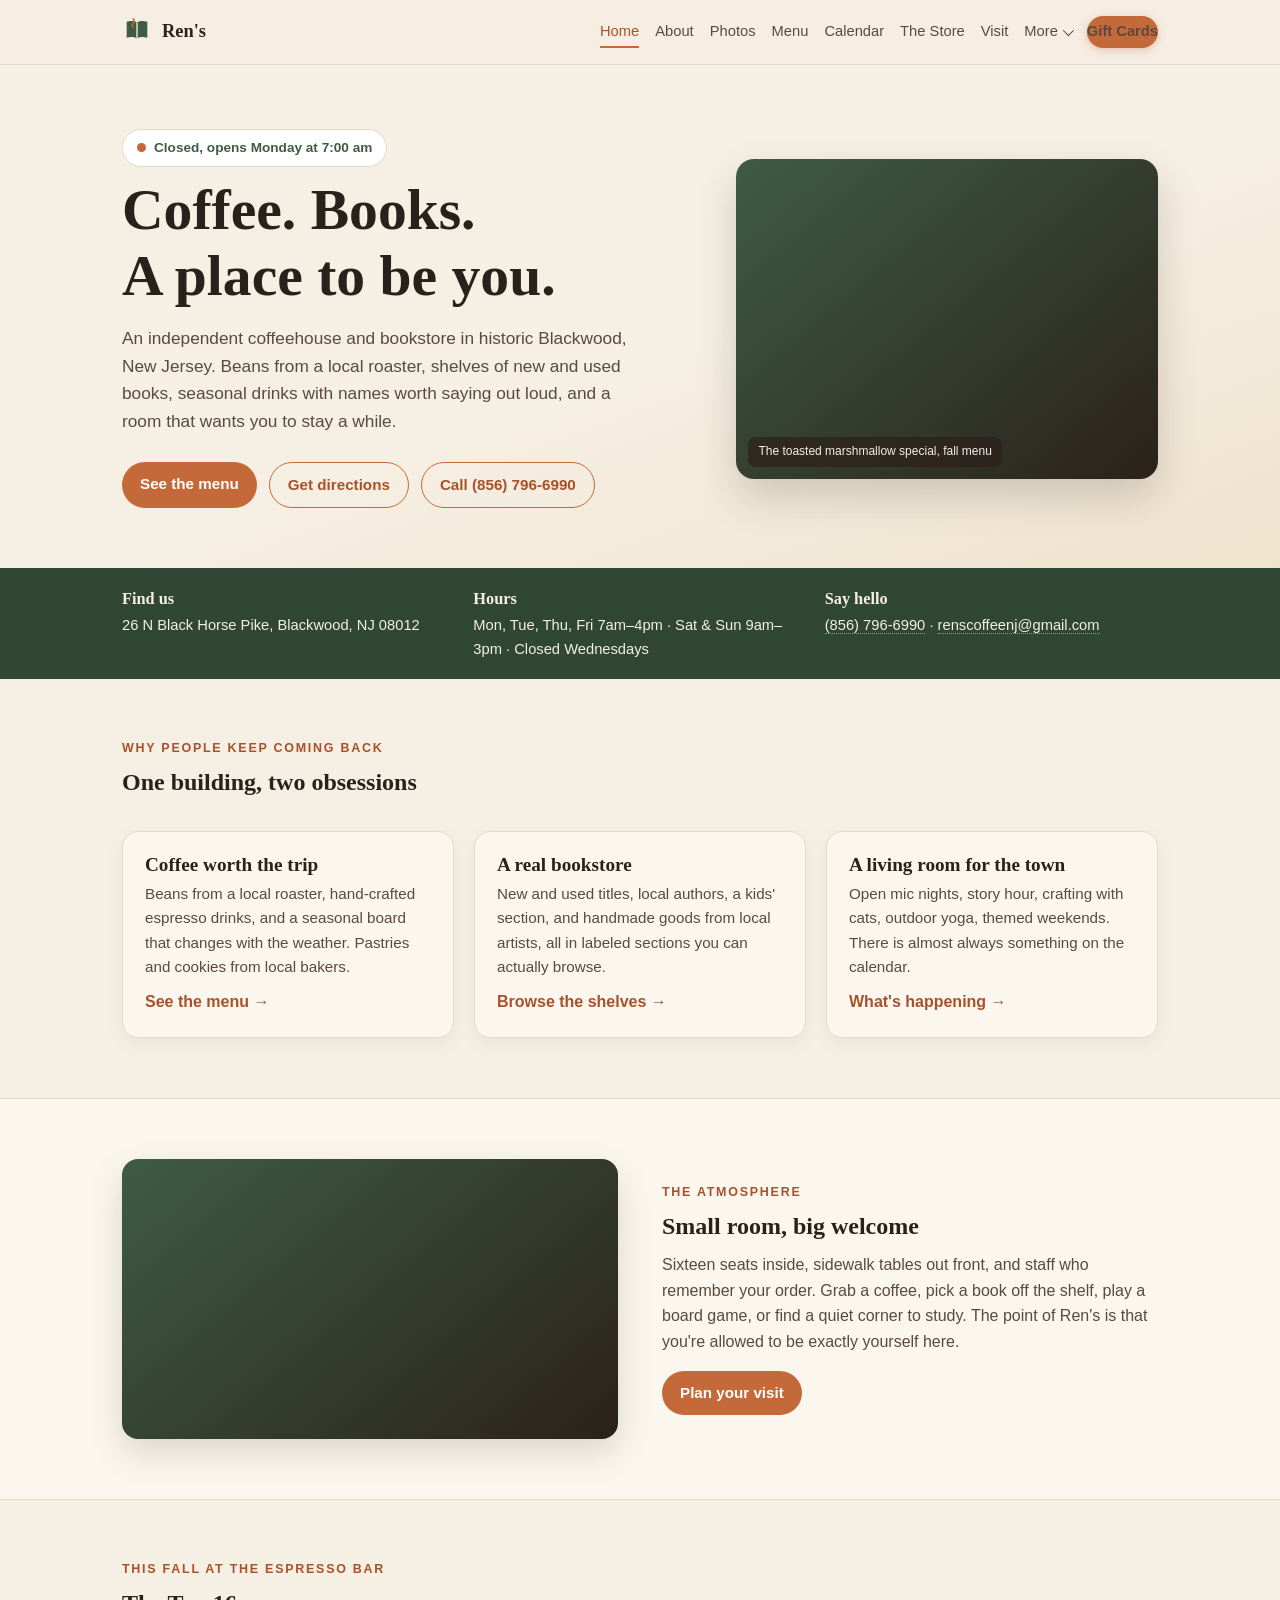
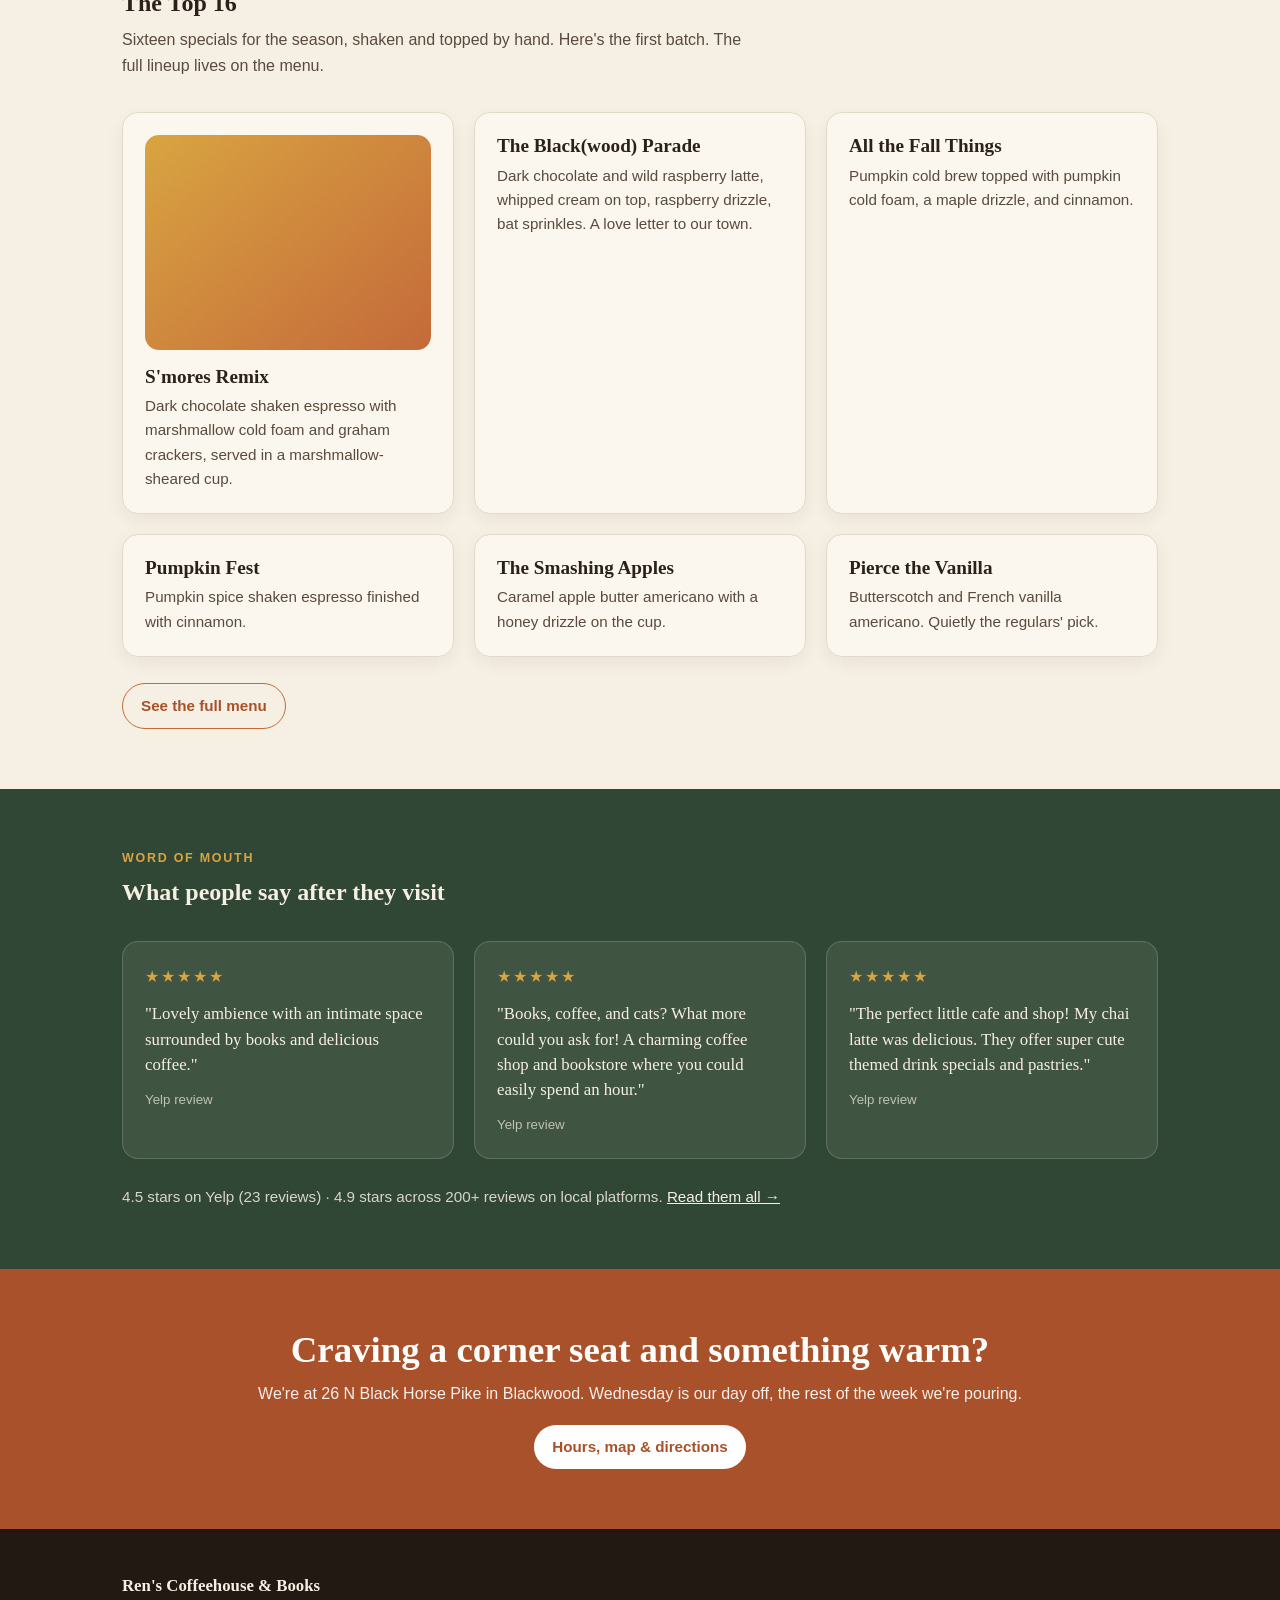
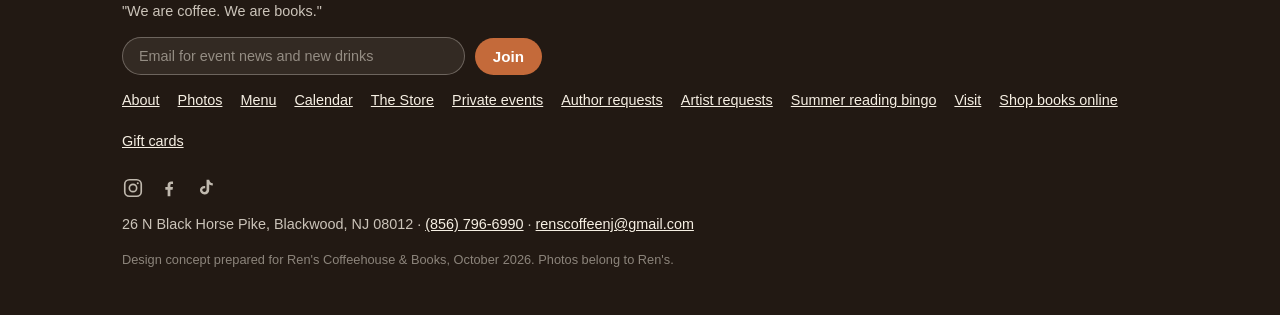
==== commit 3663b8bf: "Version css/js asset URLs to bust browser cache on updates" ====
--- a/index.html
+++ b/index.html
@@ -27,8 +27,8 @@
   "sameAs": ["https://www.instagram.com/renscoffeenj/","https://www.facebook.com/renscoffeehousenj","https://www.tiktok.com/@renscoffeehouseandbooks"]
 }
 </script>
-<link rel="stylesheet" href="css/style.css">
-<script src="js/main.js" defer></script>
+<link rel="stylesheet" href="css/style.css?v=6">
+<script src="js/main.js?v=6" defer></script>
 </head>
 <body>
 <header>
--- a/css/style.css
+++ b/css/style.css
@@ -233,6 +233,6 @@
 .gallery figure{overflow:hidden;border-radius:14px}
 .gallery figure img{transition:transform .35s ease}
 .gallery figure:hover img{transform:scale(1.045)}
-.newsletter{position:relative}
+.newsletter{position:relative;display:flex;gap:10px;flex-wrap:wrap;align-items:center}
 .newsletter::after{content:"";display:none}
-.newsletter.sent::after{content:"Thanks! The live site wires this straight into Ren's mailing list.";display:block;font-size:.78rem;color:rgba(246,239,227,.85);margin-top:6px}
+.newsletter.sent::after{content:"Thanks! The live site wires this straight into Ren's mailing list.";flex-basis:100%;font-size:.78rem;color:rgba(246,239,227,.85);margin-top:2px}
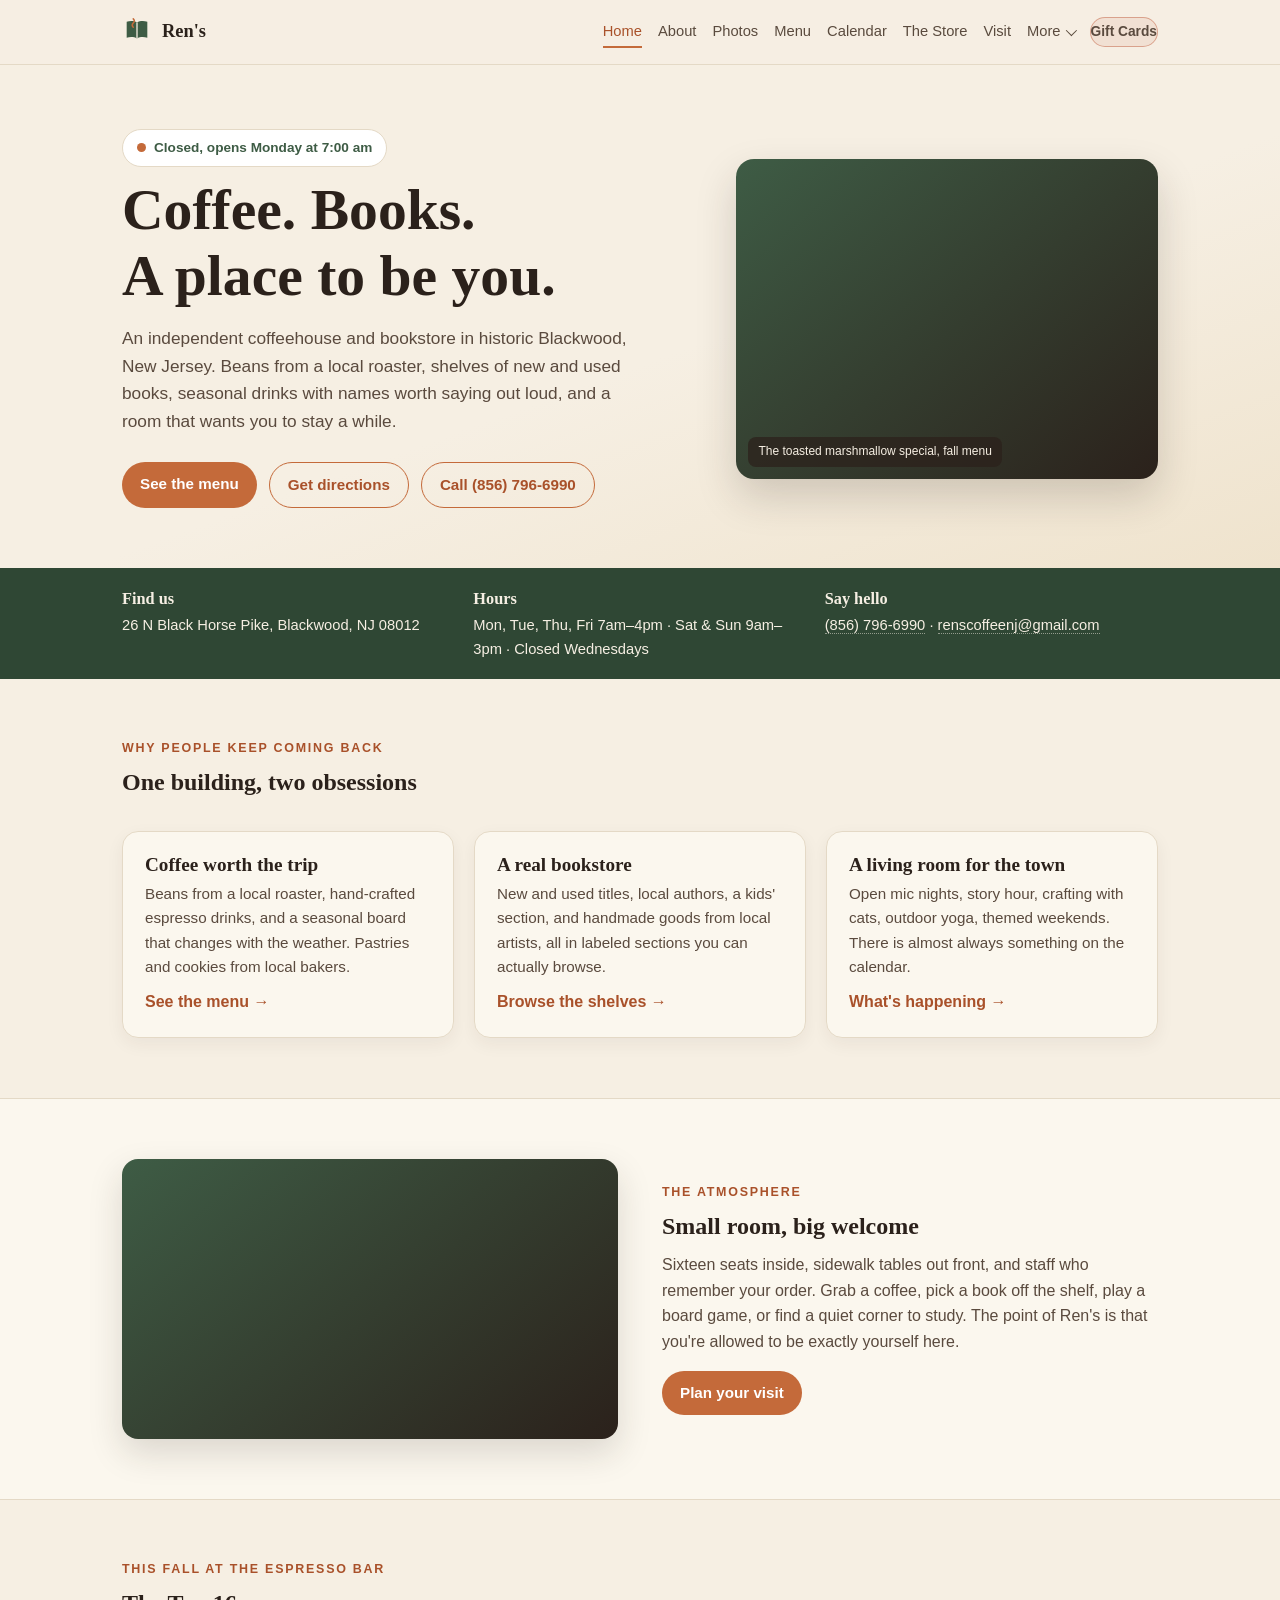
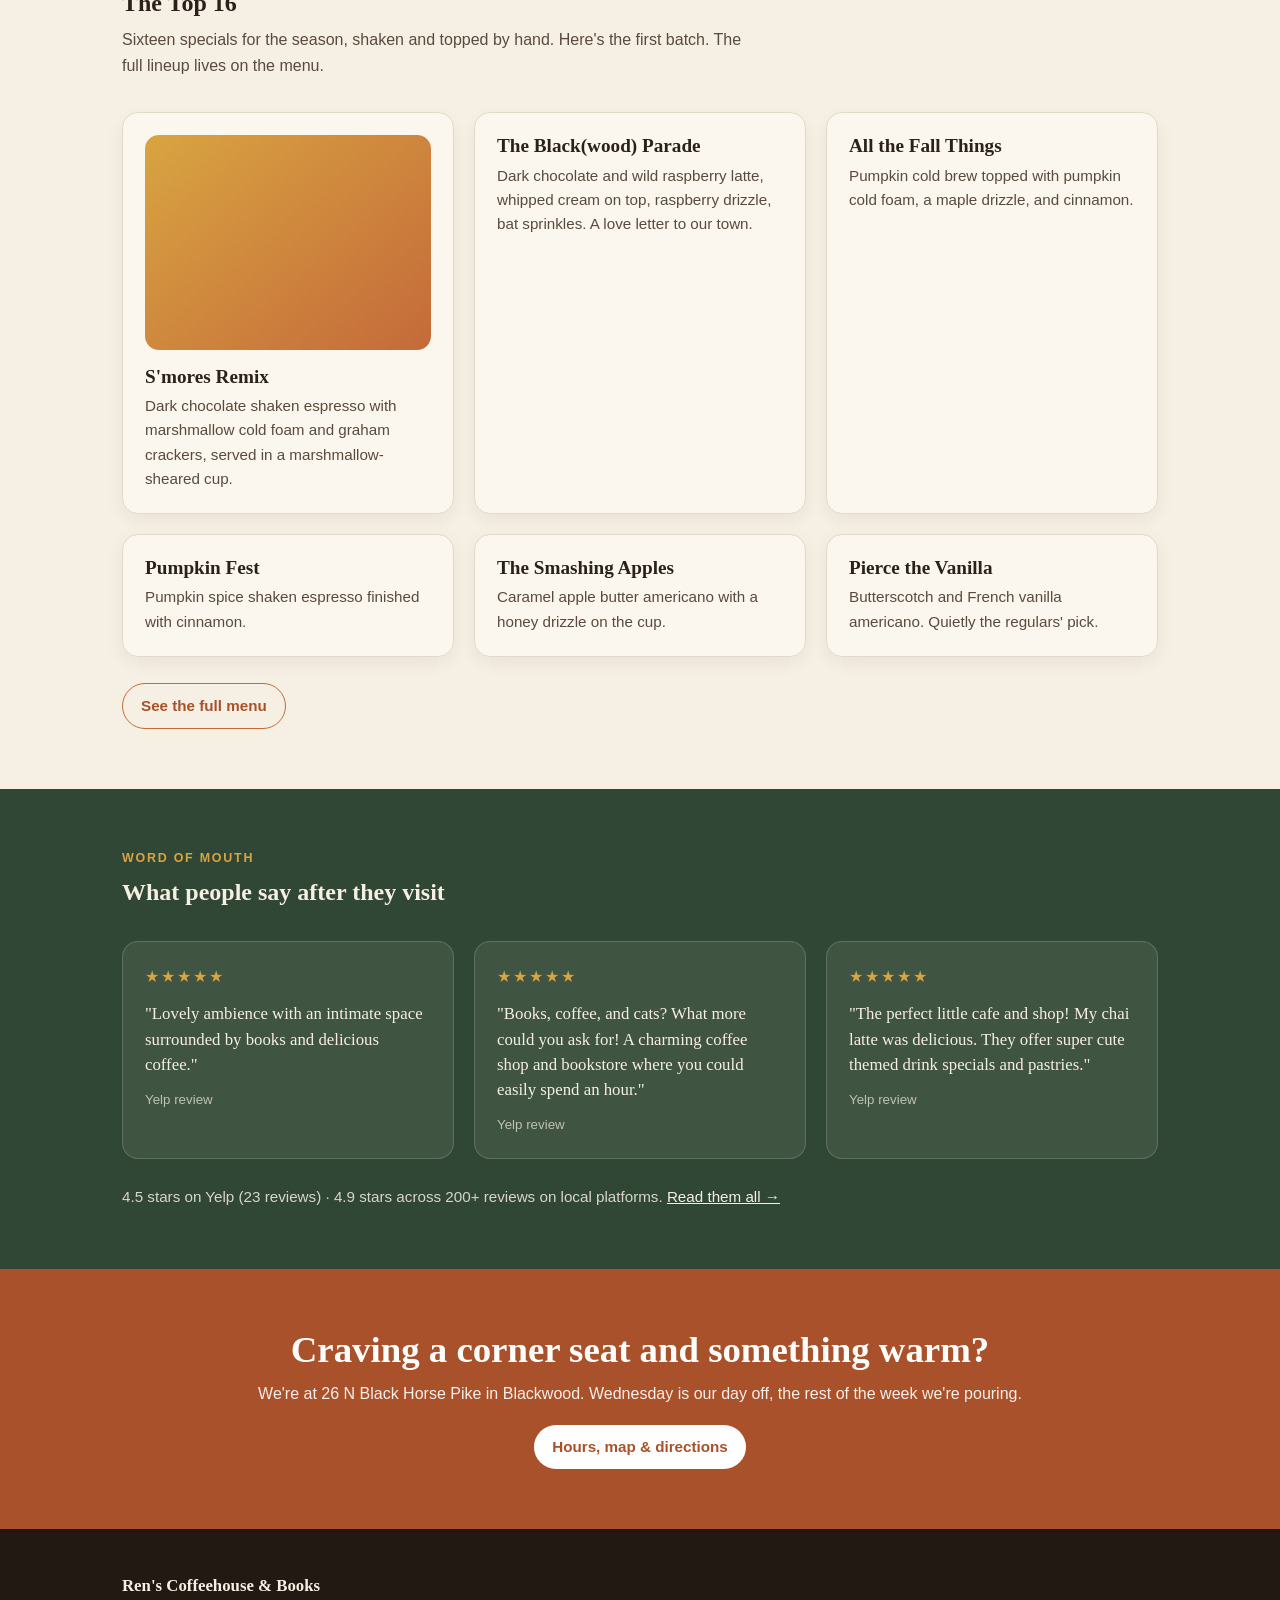
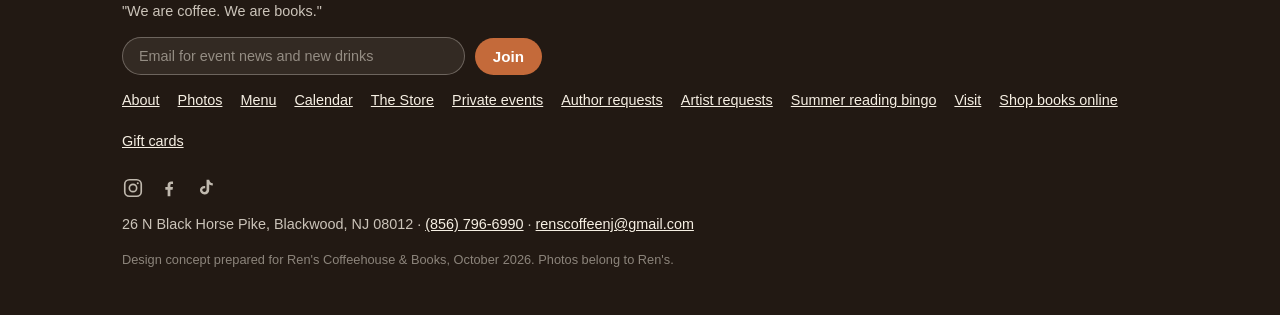
==== commit dbc18da0: "Gift pill: quiet outline style sized to the nav" ====
--- a/index.html
+++ b/index.html
@@ -27,7 +27,7 @@
   "sameAs": ["https://www.instagram.com/renscoffeenj/","https://www.facebook.com/renscoffeehousenj","https://www.tiktok.com/@renscoffeehouseandbooks"]
 }
 </script>
-<link rel="stylesheet" href="css/style.css?v=6">
+<link rel="stylesheet" href="css/style.css?v=8">
 <script src="js/main.js?v=6" defer></script>
 </head>
 <body>
--- a/css/style.css
+++ b/css/style.css
@@ -63,9 +63,8 @@
 .nav-drop a{display:block;padding:9px 16px;color:var(--ink-soft);text-decoration:none;white-space:nowrap;border-radius:8px;margin:0 6px;width:auto}
 .nav-drop a:hover{background:var(--cream);color:var(--terra-deep)}
 .nav-drop a.active{color:var(--terra-deep)}
-.nav-cta{background:var(--terra);color:#fff;border-radius:999px;padding:9px 18px;font-weight:600;text-decoration:none;white-space:nowrap;box-shadow:0 2px 10px rgba(190,84,55,.32);transition:background .2s ease,transform .18s ease,box-shadow .18s ease}
-.nav-cta:hover{background:var(--terra-deep);transform:translateY(-1px);box-shadow:0 5px 16px rgba(190,84,55,.42)}
-.nav-cta:hover{background:var(--terra);color:#fff}
+.nav-cta{background:rgba(190,84,55,.09);color:var(--terra-deep);border:1px solid rgba(190,84,55,.45);border-radius:999px;padding:3px 14px;font-size:.86rem;font-weight:600;line-height:1.5;text-decoration:none;white-space:nowrap;transition:background .2s ease,color .2s ease,border-color .2s ease}
+.nav-cta:hover{background:var(--terra);border-color:var(--terra);color:#fff}
 
 .mobile-nav{display:none;flex-direction:column;gap:4px;padding:8px 22px 16px;border-top:1px solid var(--line);background:var(--paper)}
 .mobile-nav a{padding:9px 4px;color:var(--ink-soft);text-decoration:none;border-bottom:1px dashed var(--line)}
@@ -235,4 +234,4 @@
 .gallery figure:hover img{transform:scale(1.045)}
 .newsletter{position:relative;display:flex;gap:10px;flex-wrap:wrap;align-items:center}
 .newsletter::after{content:"";display:none}
-.newsletter.sent::after{content:"Thanks! The live site wires this straight into Ren's mailing list.";flex-basis:100%;font-size:.78rem;color:rgba(246,239,227,.85);margin-top:2px}
+.newsletter.sent::after{content:"Thanks! The live site wires this straight into Ren's mailing list.";display:block;flex-basis:100%;font-size:.78rem;color:rgba(246,239,227,.85);margin-top:2px}
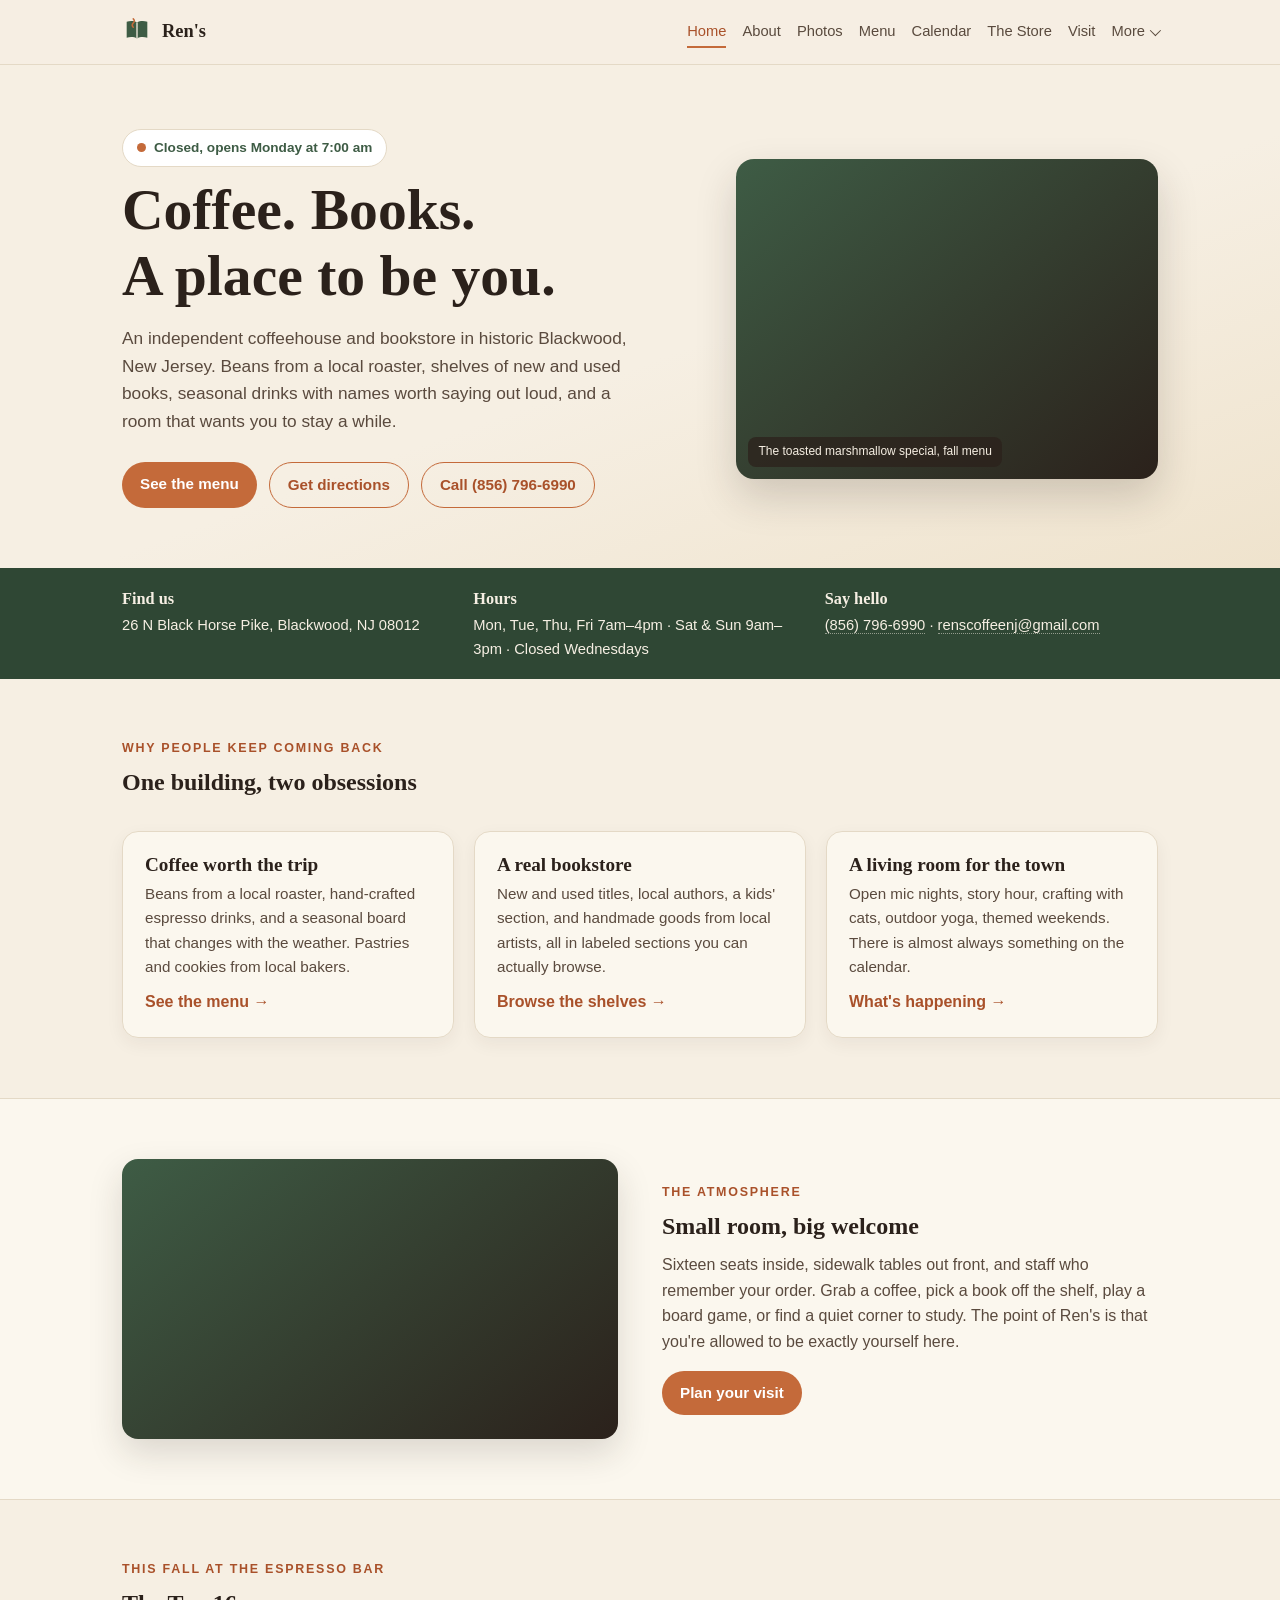
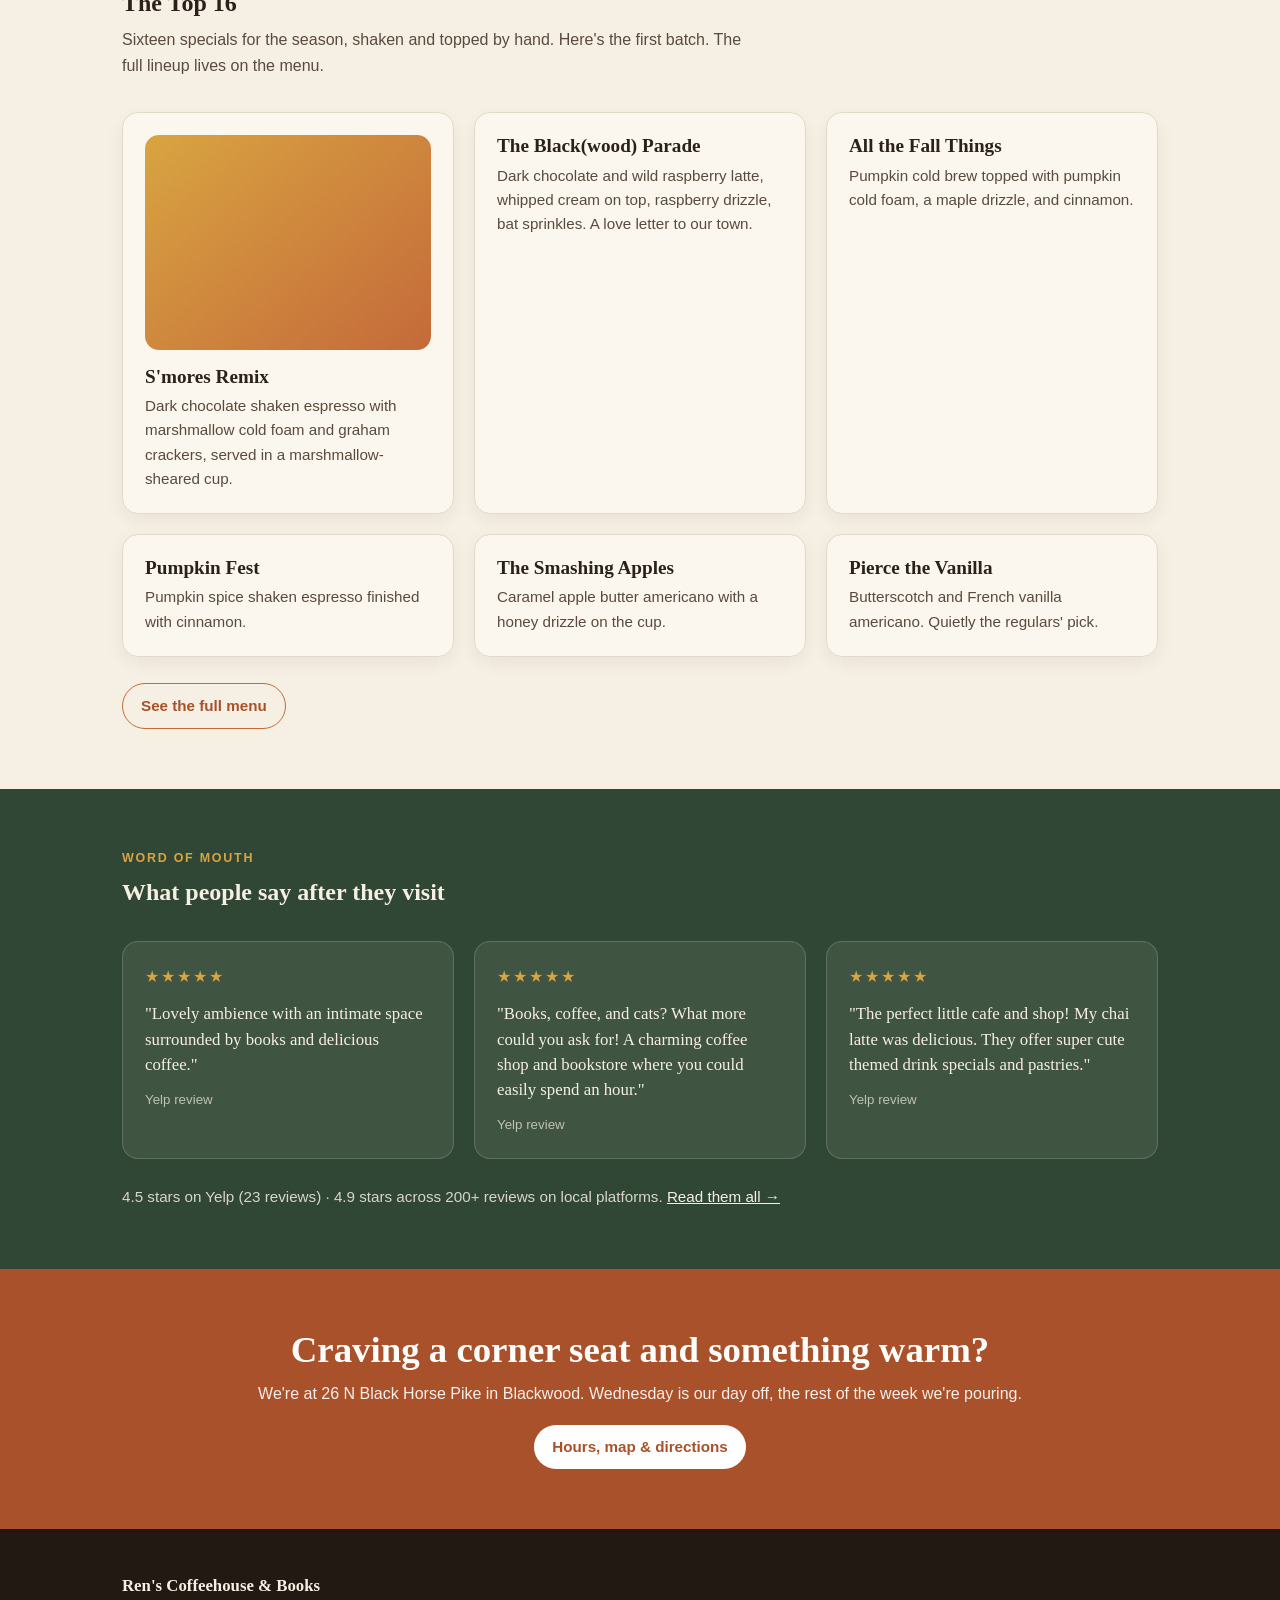
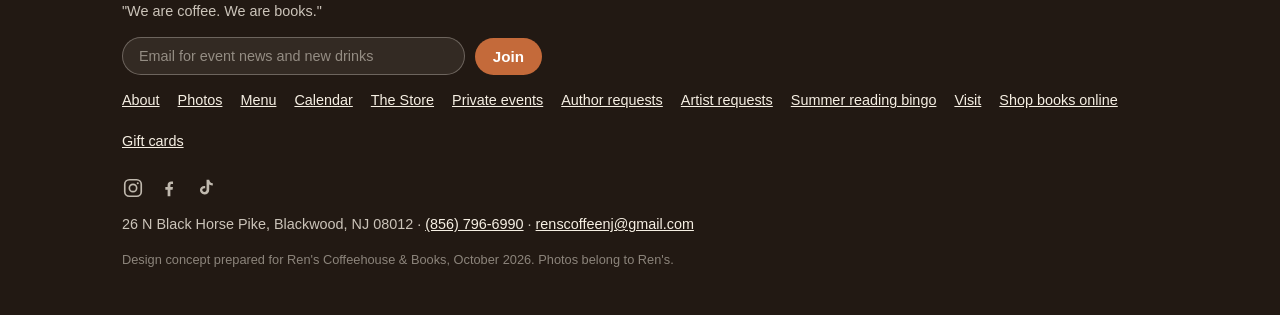
==== commit 95ce9126: "Remove nav gift pill; gift cards now in the More dropdown" ====
--- a/index.html
+++ b/index.html
@@ -27,7 +27,7 @@
   "sameAs": ["https://www.instagram.com/renscoffeenj/","https://www.facebook.com/renscoffeehousenj","https://www.tiktok.com/@renscoffeehouseandbooks"]
 }
 </script>
-<link rel="stylesheet" href="css/style.css?v=8">
+<link rel="stylesheet" href="css/style.css?v=9">
 <script src="js/main.js?v=6" defer></script>
 </head>
 <body>
@@ -51,9 +51,9 @@
           <a href="author-requests.html">Author Requests</a>
           <a href="artist-requests.html">Artist Requests</a>
           <a href="reading-bingo.html">Summer Reading Bingo</a>
+          <a href="https://squareup.com/gift/MLTY75AT0RZFC/order" target="_blank" rel="noopener">Gift Cards</a>
         </div>
       </div>
-      <a class="nav-cta" href="https://squareup.com/gift/MLTY75AT0RZFC/order" target="_blank" rel="noopener">Gift Cards</a>
     </nav>
     <button class="menu-btn" id="menu-btn" aria-label="Open menu" aria-expanded="false"><span></span><span></span><span></span></button>
   </div>
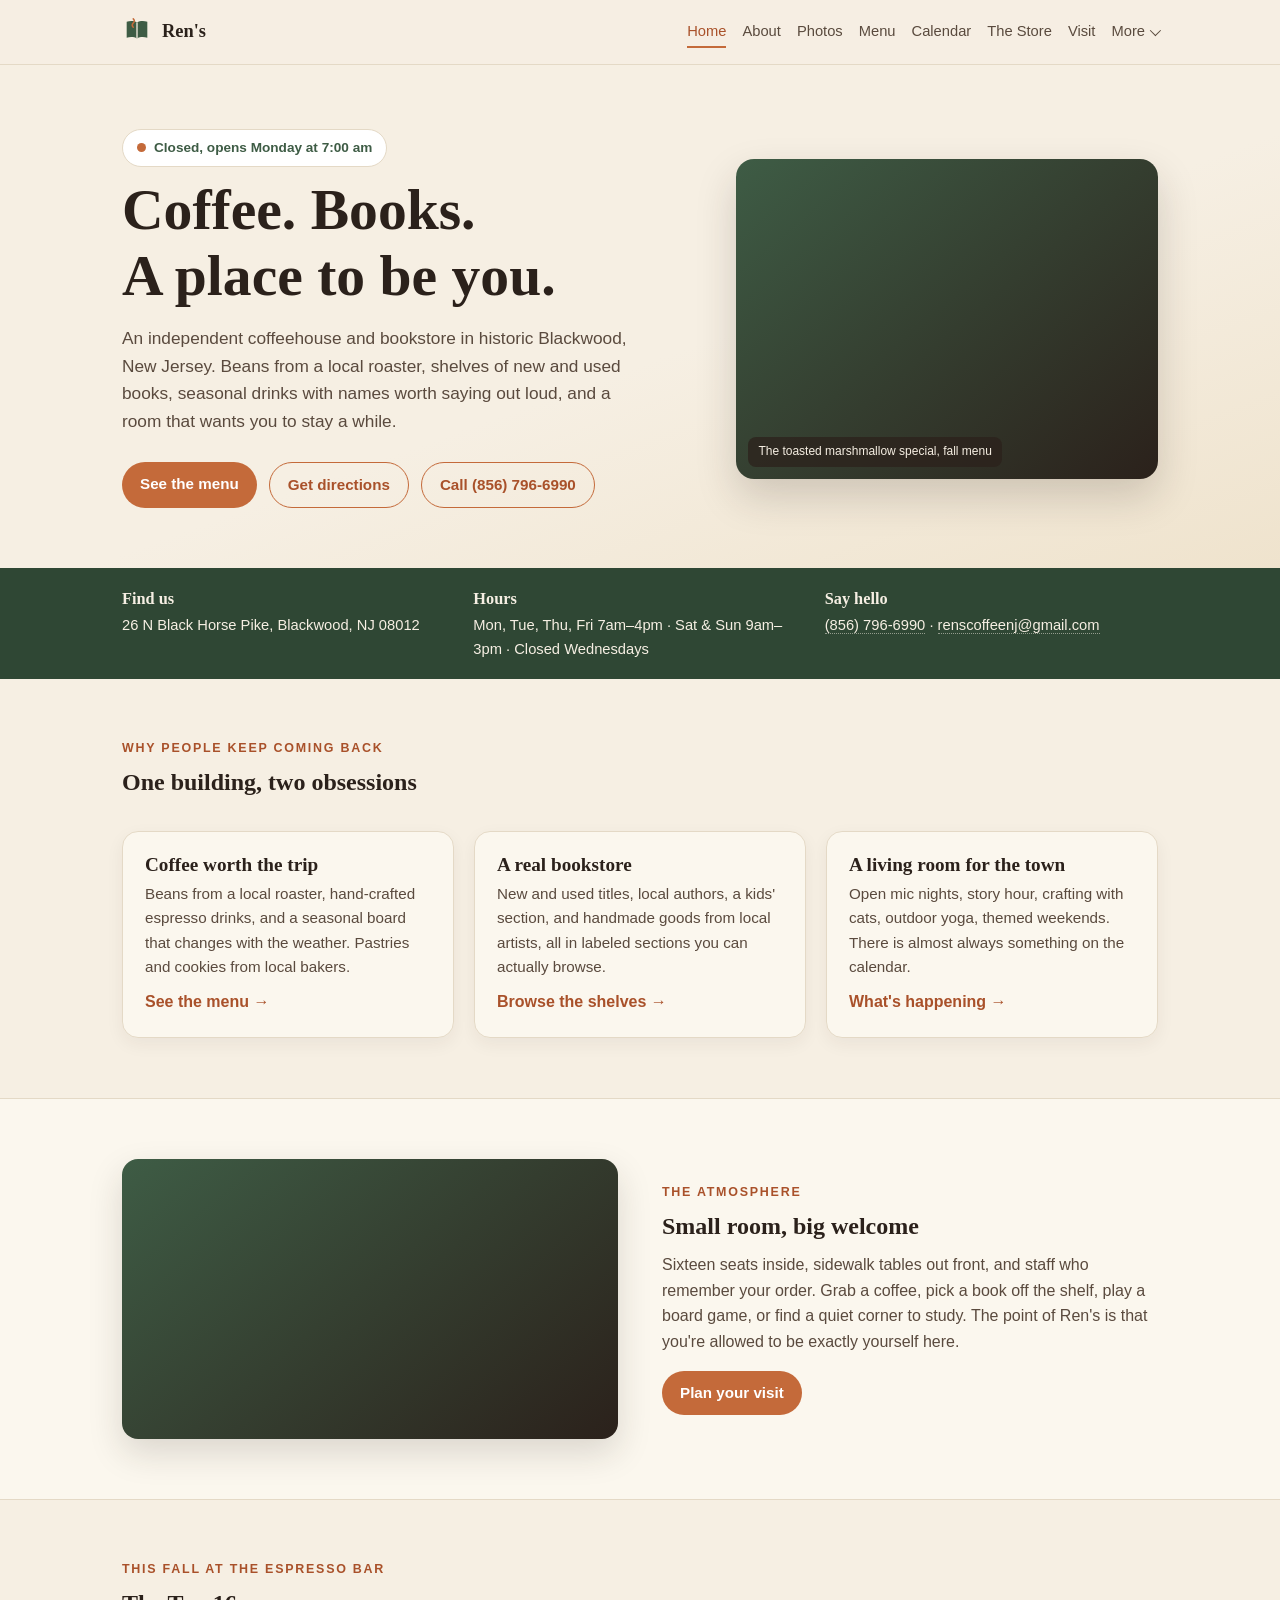
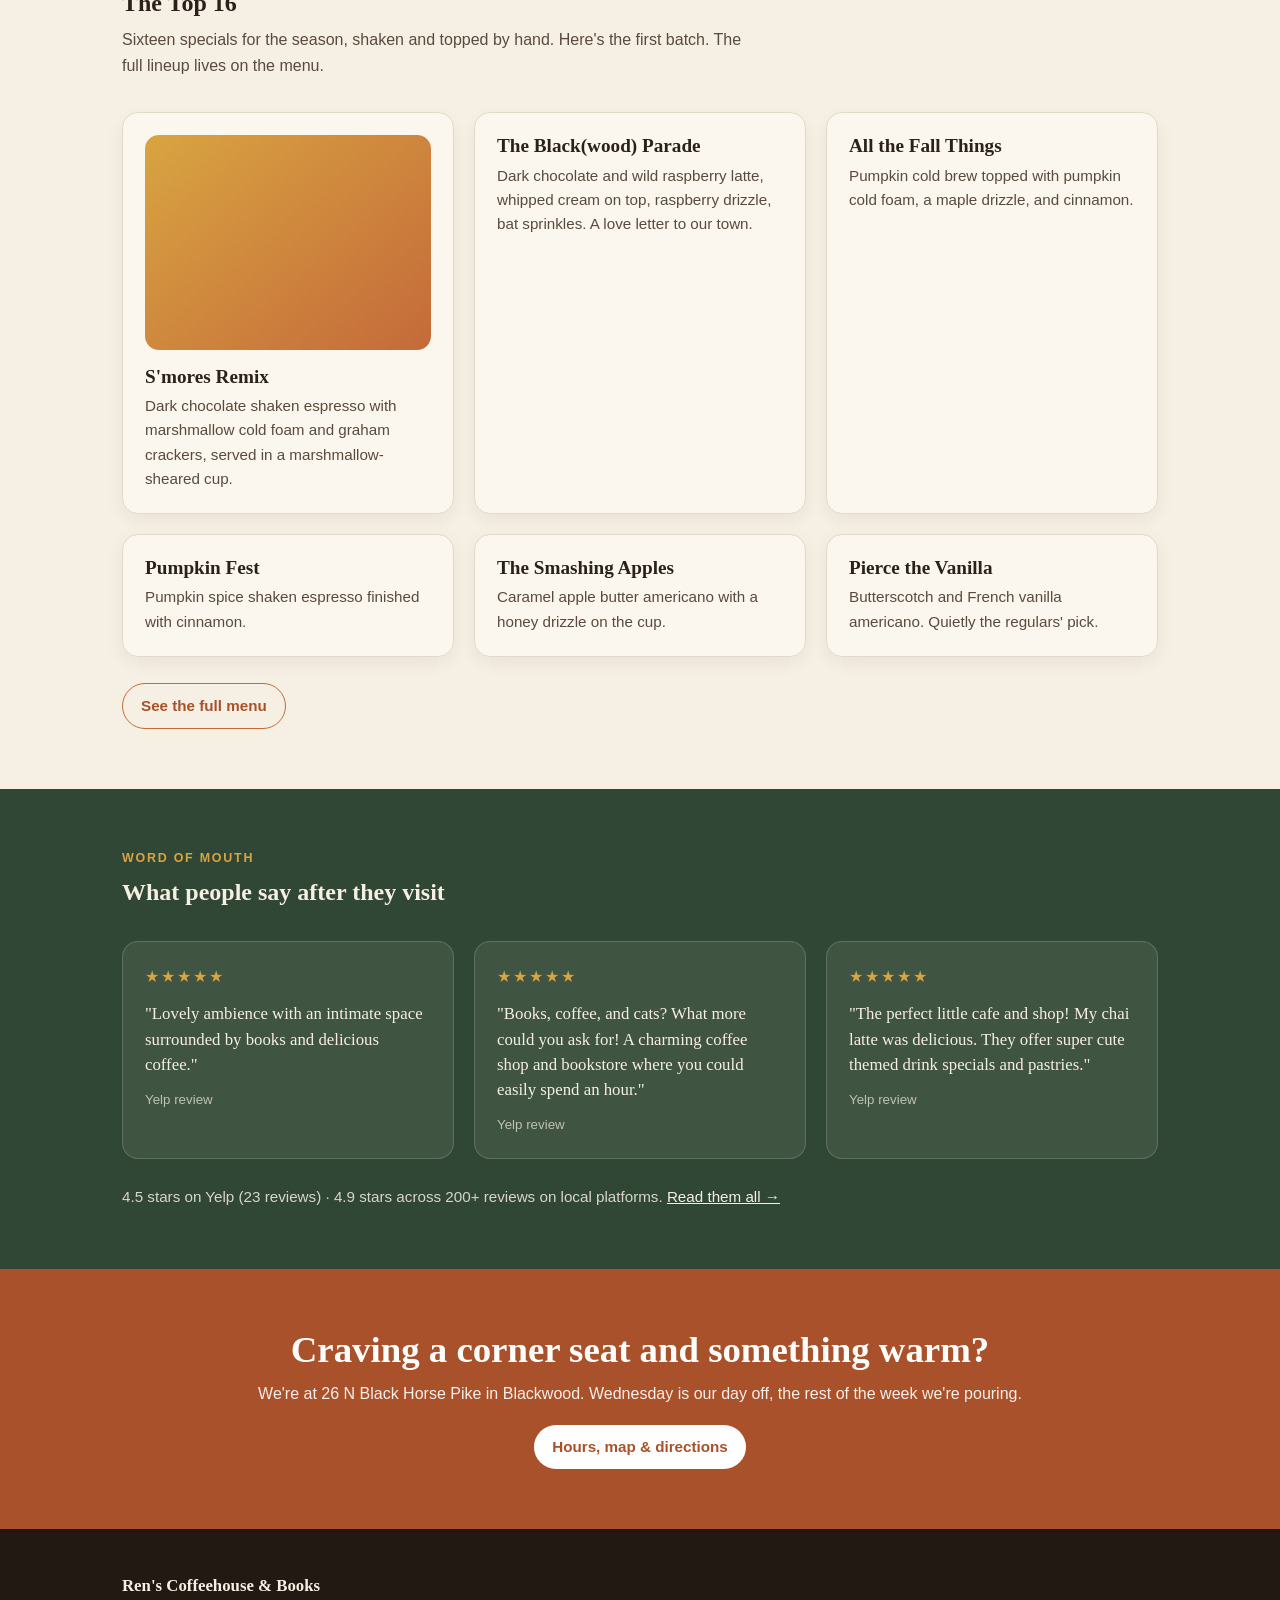
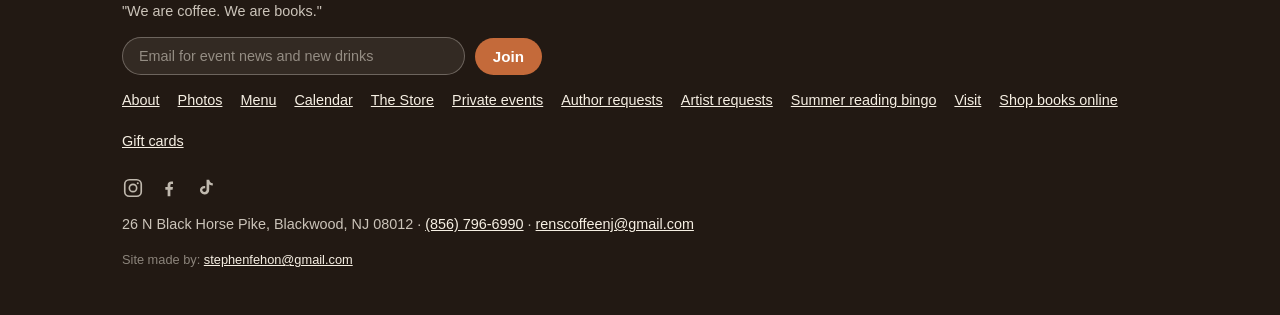
==== commit 783dda7a: "Footer credit now reads 'Site made by: stephenfehon@gmail.com'" ====
--- a/index.html
+++ b/index.html
@@ -180,7 +180,7 @@
       <a href="https://www.tiktok.com/@renscoffeehouseandbooks" target="_blank" rel="noopener" aria-label="Ren's on TikTok"><svg viewBox="0 0 24 24" fill="currentColor" aria-hidden="true"><path d="M16.6 3c.3 2.1 1.7 3.6 3.9 3.8v2.6c-1.5 0-2.8-.4-3.9-1.2v5.6c0 3.2-2.2 5.2-5.2 5.2-2.8 0-4.9-2-4.9-4.7 0-2.6 2-4.6 4.8-4.6.3 0 .6 0 .9.1v2.7c-.3-.1-.6-.2-.9-.2-1.3 0-2.2.9-2.2 2s.9 2 2.2 2c1.4 0 2.4-1 2.4-2.6V3h2.9z"/></svg></a>
     </div>
     <div>26 N Black Horse Pike, Blackwood, NJ 08012 &middot; <a href="tel:+18567966990">(856) 796-6990</a> &middot; <a href="mailto:renscoffeenj@gmail.com">renscoffeenj@gmail.com</a></div>
-    <div style="font-size:.8rem;color:rgba(246,239,227,.5)">Design concept prepared for Ren's Coffeehouse &amp; Books, October 2026. Photos belong to Ren's.</div>
+    <div style="font-size:.8rem;color:rgba(246,239,227,.5)">Site made by: <a href="mailto:stephenfehon@gmail.com">stephenfehon@gmail.com</a></div>
   </div>
 </footer>
 </body>
--- a/css/style.css
+++ b/css/style.css
@@ -63,8 +63,6 @@
 .nav-drop a{display:block;padding:9px 16px;color:var(--ink-soft);text-decoration:none;white-space:nowrap;border-radius:8px;margin:0 6px;width:auto}
 .nav-drop a:hover{background:var(--cream);color:var(--terra-deep)}
 .nav-drop a.active{color:var(--terra-deep)}
-.nav-cta{background:rgba(190,84,55,.09);color:var(--terra-deep);border:1px solid rgba(190,84,55,.45);border-radius:999px;padding:3px 14px;font-size:.86rem;font-weight:600;line-height:1.5;text-decoration:none;white-space:nowrap;transition:background .2s ease,color .2s ease,border-color .2s ease}
-.nav-cta:hover{background:var(--terra);border-color:var(--terra);color:#fff}
 
 .mobile-nav{display:none;flex-direction:column;gap:4px;padding:8px 22px 16px;border-top:1px solid var(--line);background:var(--paper)}
 .mobile-nav a{padding:9px 4px;color:var(--ink-soft);text-decoration:none;border-bottom:1px dashed var(--line)}
